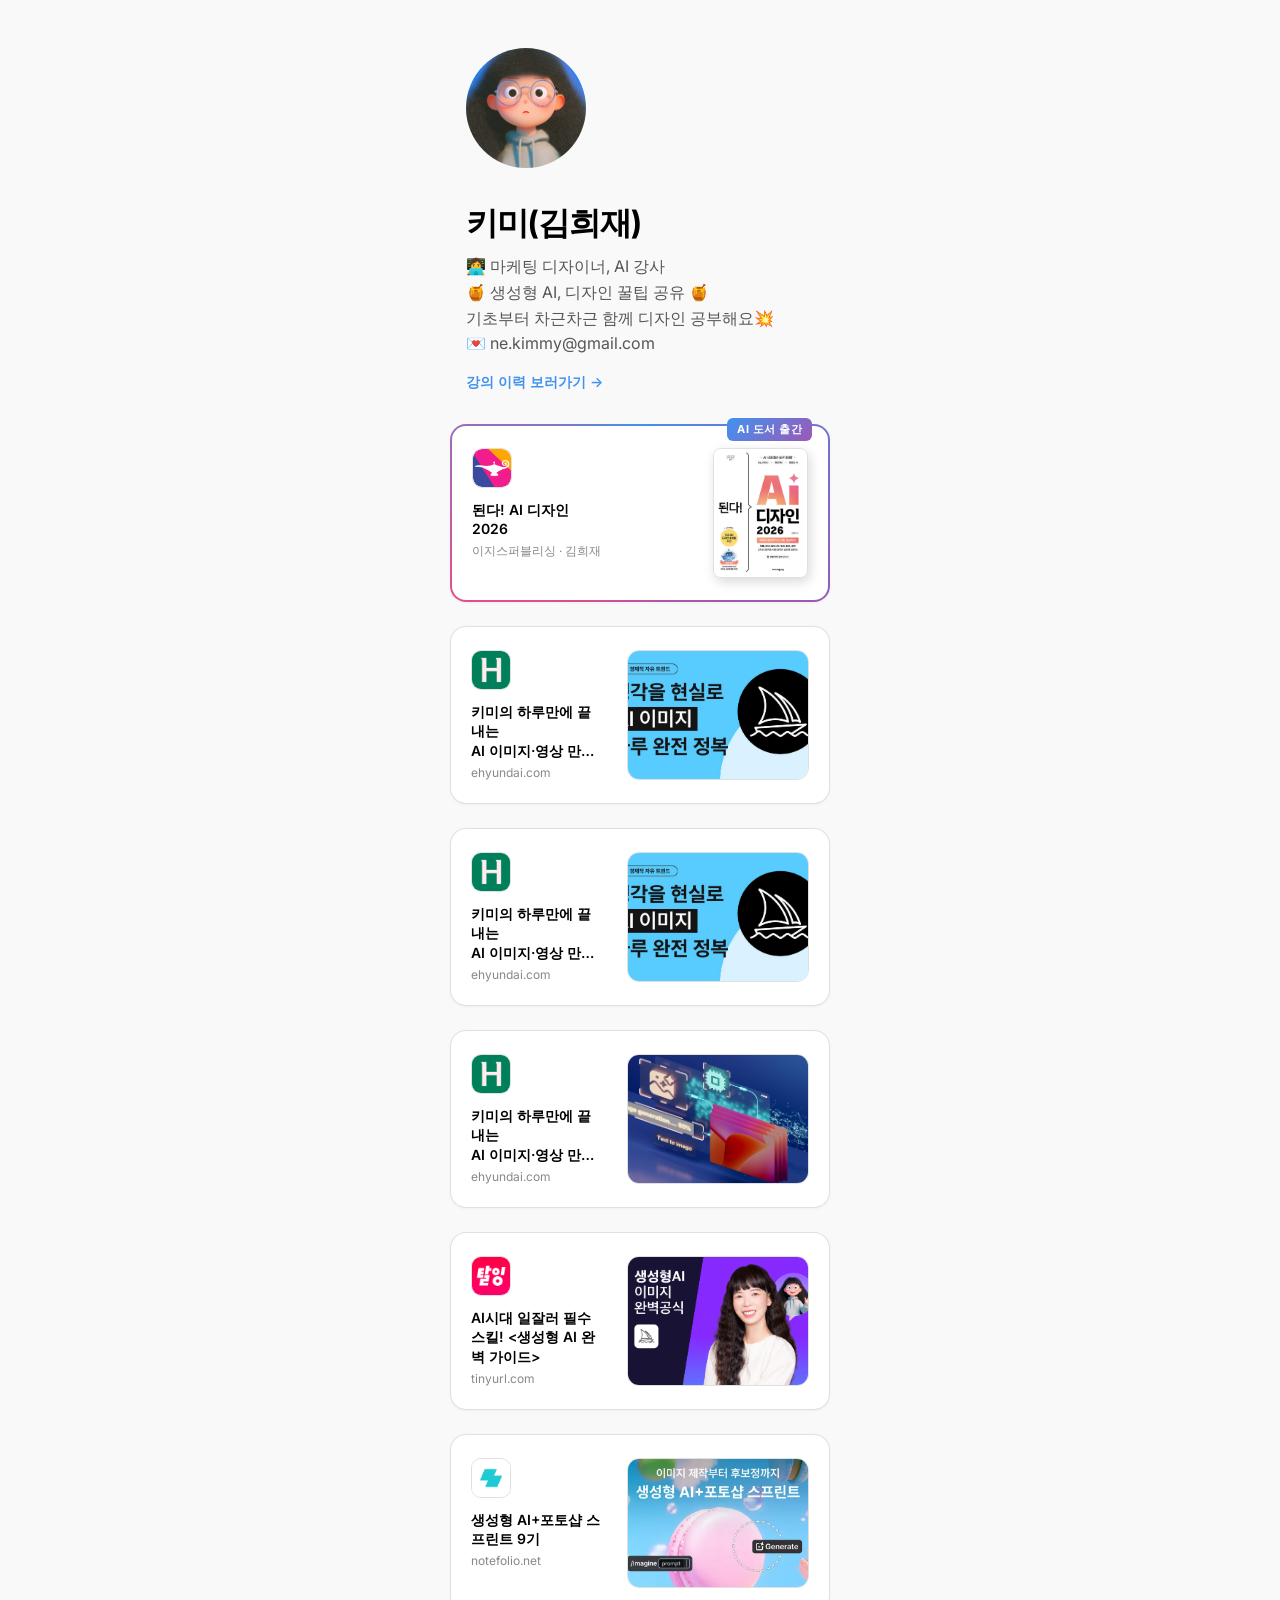
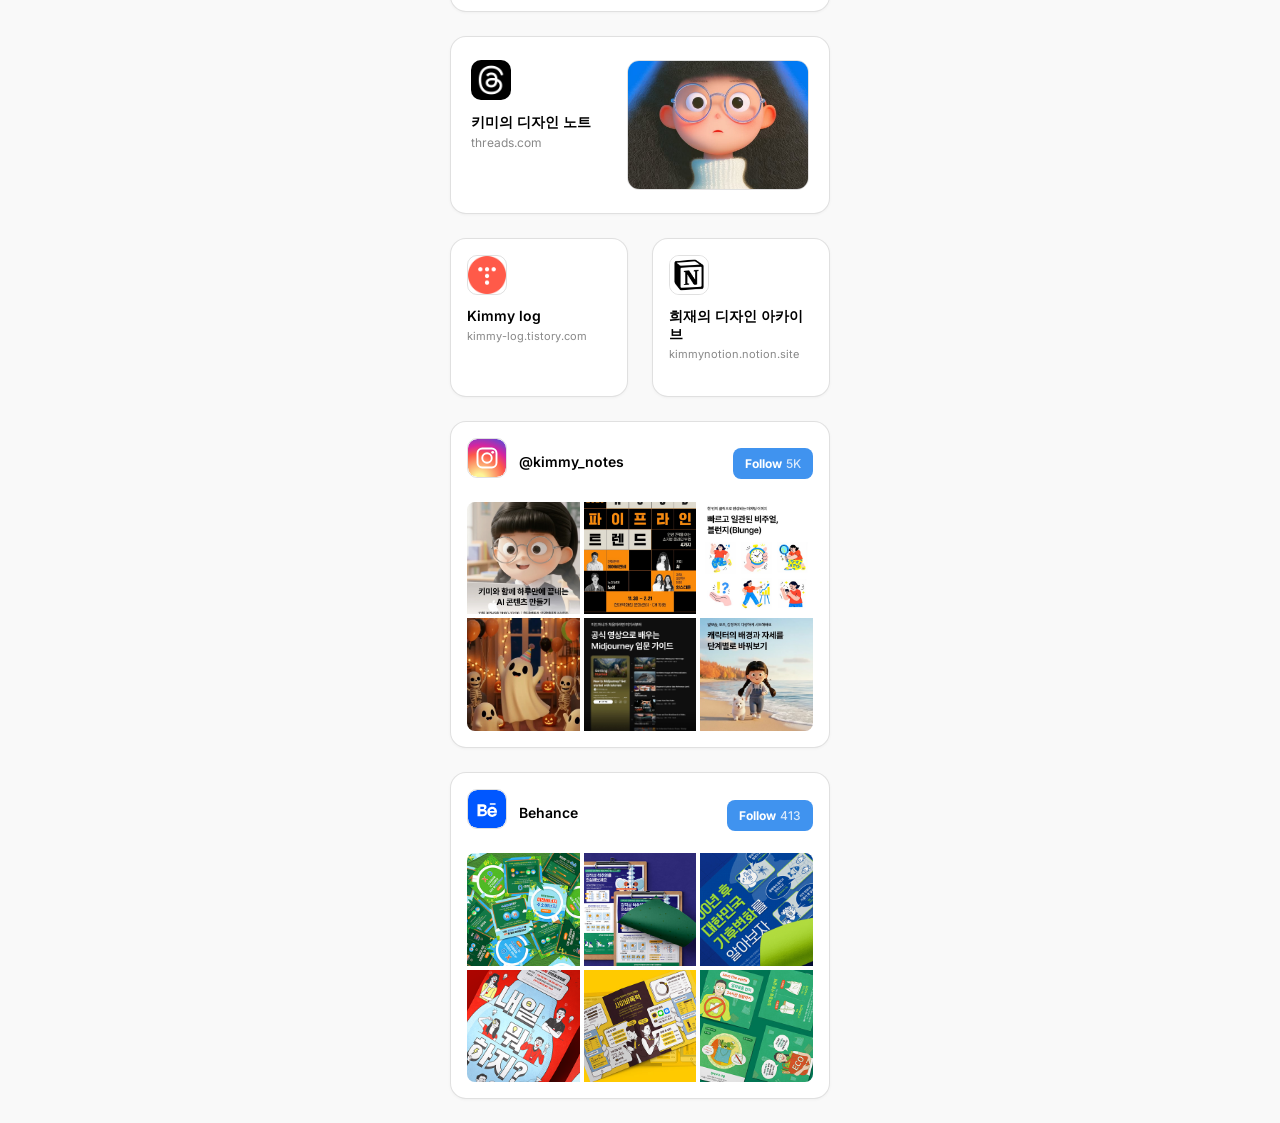
==== index.html @ b00ffe0c "[feat] 현대백화점 AI 강의 카드 3개 추가 - 신촌점 6.13, 7.11, 천호점 7.12 강의 카드 추가 - 강의 페이지에서 가져온 썸네일 이미지 적용" ====
<!doctype html>
<html lang="ko">
    <head>
        <meta charset="UTF-8" />
        <meta name="viewport" content="width=device-width, initial-scale=1.0" />
        <title>키미(김희재)</title>
        <meta
            name="description"
            content="마케팅 디자이너, AI 강사 - 생성형 AI, 디자인 꿀팁 공유"
        />
        <meta property="og:title" content="키미(김희재)" />
        <meta
            property="og:description"
            content="마케팅 디자이너, AI 강사 - 생성형 AI, 디자인 꿀팁 공유"
        />
        <meta property="og:type" content="website" />
        <link rel="icon" type="image/png" href="resources/favicon.png" />
        <link rel="preconnect" href="https://fonts.googleapis.com" />
        <link rel="preconnect" href="https://fonts.gstatic.com" crossorigin />
        <link
            href="https://fonts.googleapis.com/css2?family=Inter:wght@400;500;600;700&display=swap"
            rel="stylesheet"
        />
        <link rel="stylesheet" href="style.css" />
    </head>
    <body>
        <div class="container">
            <!-- 프로필 섹션 -->
            <header class="profile">
                <img
                    class="avatar"
                    src="resources/profile.png"
                    alt="키미 프로필"
                />
                <h1 class="name">키미(김희재)</h1>
                <p class="bio">
                    👩‍💻 마케팅 디자이너, AI 강사<br />
                    🍯 생성형 AI, 디자인 꿀팁 공유 🍯<br />
                    기초부터 차근차근 함께 디자인 공부해요💥<br />
                    💌 ne.kimmy@gmail.com
                </p>
                <a
                    class="profile-link"
                    href="https://kimmynotion.notion.site/2ce16ae2c75d80c392cccf5a0396a19c?source=copy_link"
                    target="_blank"
                    rel="noopener noreferrer"
                >
                    강의 이력 보러가기 →
                </a>
            </header>

            <!-- Bento Grid -->
            <main class="bento-grid">
                <!-- 된다! AI 디자인 2026 -->
                <a
                    href="https://www.aladin.co.kr/shop/wproduct.aspx?ItemId=390636352"
                    class="card card-full card-link card-book"
                    target="_blank"
                    rel="noopener noreferrer"
                >
                    <span class="badge-new">AI 도서 출간</span>
                    <div class="card-left">
                        <div class="card-icon">
                            <img
                                src="resources/icon-aladin.ico"
                                alt="알라딘"
                            />
                        </div>
                        <div class="card-content">
                            <p class="card-title">
                                된다! AI 디자인 2026
                            </p>
                            <p class="card-subtitle">
                                이지스퍼블리싱 · 김희재
                            </p>
                        </div>
                    </div>
                    <div class="card-preview-book">
                        <img
                            src="resources/preview-book.jpg"
                            alt="된다! AI 디자인 2026 표지"
                        />
                    </div>
                </a>

                <!-- 현대백화점 신촌점 6.13 -->
                <a
                    href="https://www.ehyundai.com/newCulture/CT/CT010100_V.do?stCd=270&sqCd=124&crsSqNo=37627&crsCd=37627&proCustNo=P05755000&ctGubn="
                    class="card card-full card-link"
                    target="_blank"
                    rel="noopener noreferrer"
                >
                    <div class="card-left">
                        <div class="card-icon">
                            <img src="resources/icon-hyundai.png" alt="현대백화점" />
                        </div>
                        <div class="card-content">
                            <p class="card-title">
                                키미의 하루만에 끝내는<br />
                                AI 이미지·영상 만들기(신촌점 | 6.13 토)
                            </p>
                            <p class="card-subtitle">ehyundai.com</p>
                        </div>
                    </div>
                    <div class="card-preview">
                        <img
                            src="resources/preview-hyundai-shinchon.jpg"
                            alt="프리뷰"
                        />
                    </div>
                </a>

                <!-- 현대백화점 신촌점 7.11 -->
                <a
                    href="https://www.ehyundai.com/newCulture/CT/CT010100_V.do?stCd=270&sqCd=125&crsSqNo=37628&crsCd=37628&proCustNo=P05755000&ctGubn="
                    class="card card-full card-link"
                    target="_blank"
                    rel="noopener noreferrer"
                >
                    <div class="card-left">
                        <div class="card-icon">
                            <img src="resources/icon-hyundai.png" alt="현대백화점" />
                        </div>
                        <div class="card-content">
                            <p class="card-title">
                                키미의 하루만에 끝내는<br />
                                AI 이미지·영상 만들기(신촌점 | 7.11 토)
                            </p>
                            <p class="card-subtitle">ehyundai.com</p>
                        </div>
                    </div>
                    <div class="card-preview">
                        <img
                            src="resources/preview-hyundai-shinchon.jpg"
                            alt="프리뷰"
                        />
                    </div>
                </a>

                <!-- 현대백화점 천호점 7.12 -->
                <a
                    href="https://www.ehyundai.com/newCulture/CT/CT010100_V.do?stCd=260&sqCd=129&crsSqNo=39971&crsCd=39971&proCustNo=P05755000&ctGubn="
                    class="card card-full card-link"
                    target="_blank"
                    rel="noopener noreferrer"
                >
                    <div class="card-left">
                        <div class="card-icon">
                            <img src="resources/icon-hyundai.png" alt="현대백화점" />
                        </div>
                        <div class="card-content">
                            <p class="card-title">
                                키미의 하루만에 끝내는<br />
                                AI 이미지·영상 만들기(천호점 | 7.12 일)
                            </p>
                            <p class="card-subtitle">ehyundai.com</p>
                        </div>
                    </div>
                    <div class="card-preview">
                        <img
                            src="resources/preview-hyundai-cheonho.jpg"
                            alt="프리뷰"
                        />
                    </div>
                </a>

                <!-- 3. 탈잉 -->
                <a
                    href="https://tinyurl.com/3bjyb6b4"
                    class="card card-full card-link"
                    target="_blank"
                    rel="noopener noreferrer"
                >
                    <div class="card-left">
                        <div class="card-icon">
                            <img src="resources/icon-taling.png" alt="탈잉" />
                        </div>
                        <div class="card-content">
                            <p class="card-title">AI시대 일잘러 필수 스킬! &lt;생성형 AI 완벽 가이드&gt;</p>
                            <p class="card-subtitle">tinyurl.com</p>
                        </div>
                    </div>
                    <div class="card-preview">
                        <img src="resources/preview-taling.png" alt="프리뷰" />
                    </div>
                </a>

                <!-- 4. 노트폴리오 -->
                <a
                    href="https://notefolio.net/service/workshop/115"
                    class="card card-full card-link"
                    target="_blank"
                    rel="noopener noreferrer"
                >
                    <div class="card-left">
                        <div class="card-icon">
                            <img
                                src="resources/icon-notefolio.ico"
                                alt="노트폴리오"
                            />
                        </div>
                        <div class="card-content">
                            <p class="card-title">
                                생성형 AI+포토샵 스프린트 9기
                            </p>
                            <p class="card-subtitle">notefolio.net</p>
                        </div>
                    </div>
                    <div class="card-preview">
                        <img
                            src="resources/preview-notefolio.jpeg"
                            alt="프리뷰"
                        />
                    </div>
                </a>

                <!-- 5. Threads -->
                <a
                    href="https://www.threads.com/@kimmy_notes?hl=ko"
                    class="card card-full card-link"
                    target="_blank"
                    rel="noopener noreferrer"
                >
                    <div class="card-left">
                        <div class="card-icon icon-threads">
                            <img
                                src="resources/icon-threads.png"
                                alt="Threads"
                            />
                        </div>
                        <div class="card-content">
                            <p class="card-title">키미의 디자인 노트</p>
                            <p class="card-subtitle">threads.com</p>
                        </div>
                    </div>
                    <div class="card-preview">
                        <img
                            src="resources/preview-threads.jpeg"
                            alt="프리뷰"
                        />
                    </div>
                </a>

                <!-- 6. Kimmy log (절반) -->
                <a
                    href="https://kimmy-log.tistory.com/"
                    class="card card-half card-simple"
                    target="_blank"
                    rel="noopener noreferrer"
                >
                    <div class="card-icon">
                        <img src="resources/icon-tistory.png" alt="티스토리" />
                    </div>
                    <p class="card-title">Kimmy log</p>
                    <p class="card-subtitle">kimmy-log.tistory.com</p>
                </a>

                <!-- 7. Notion (절반) -->
                <a
                    href="https://kimmynotion.notion.site/92c3a9c4fa5b47deb03865ff6f5f3938"
                    class="card card-half card-simple"
                    target="_blank"
                    rel="noopener noreferrer"
                >
                    <div class="card-icon">
                        <img src="resources/icon-notion.png" alt="Notion" />
                    </div>
                    <p class="card-title">희재의 디자인 아카이브</p>
                    <p class="card-subtitle">kimmynotion.notion.site</p>
                </a>

                <!-- 8. Instagram -->
                <a
                    href="https://instagram.com/kimmy_notes"
                    class="card card-full card-social"
                    target="_blank"
                    rel="noopener noreferrer"
                >
                    <div class="card-header">
                        <div class="card-icon icon-instagram">
                            <svg
                                width="40"
                                height="40"
                                viewBox="0 0 40 40"
                                fill="none"
                                xmlns="http://www.w3.org/2000/svg"
                            >
                                <defs>
                                    <radialGradient
                                        id="instagram-gradient"
                                        cx="30%"
                                        cy="107%"
                                        r="150%"
                                    >
                                        <stop
                                            offset="0%"
                                            stop-color="#fdf497"
                                        />
                                        <stop
                                            offset="10%"
                                            stop-color="#fdf497"
                                        />
                                        <stop
                                            offset="45%"
                                            stop-color="#fd5949"
                                        />
                                        <stop
                                            offset="60%"
                                            stop-color="#d6249f"
                                        />
                                        <stop
                                            offset="90%"
                                            stop-color="#285AEB"
                                        />
                                    </radialGradient>
                                </defs>
                                <rect
                                    width="40"
                                    height="40"
                                    rx="10"
                                    fill="url(#instagram-gradient)"
                                />
                                <rect
                                    x="10"
                                    y="10"
                                    width="20"
                                    height="20"
                                    rx="5"
                                    stroke="white"
                                    stroke-width="2"
                                    fill="none"
                                />
                                <circle
                                    cx="20"
                                    cy="20"
                                    r="5"
                                    stroke="white"
                                    stroke-width="2"
                                    fill="none"
                                />
                                <circle cx="26" cy="14" r="1.5" fill="white" />
                            </svg>
                        </div>
                        <div class="card-info">
                            <p class="card-title">@kimmy_notes</p>
                        </div>
                        <span class="follow-btn"
                            >Follow <span class="follow-count">5K</span></span
                        >
                    </div>
                    <div class="image-grid">
                        <img
                            src="resources/instagram-1.jpeg"
                            alt="Instagram 1"
                        />
                        <img
                            src="resources/instagram-2.jpeg"
                            alt="Instagram 2"
                        />
                        <img
                            src="resources/instagram-3.jpeg"
                            alt="Instagram 3"
                        />
                        <img
                            src="resources/instagram-4.jpeg"
                            alt="Instagram 4"
                        />
                        <img
                            src="resources/instagram-5.jpeg"
                            alt="Instagram 5"
                        />
                        <img
                            src="resources/instagram-6.jpeg"
                            alt="Instagram 6"
                        />
                    </div>
                </a>

                <!-- 9. Behance -->
                <a
                    href="https://behance.net/_kimmy"
                    class="card card-full card-social"
                    target="_blank"
                    rel="noopener noreferrer"
                >
                    <div class="card-header">
                        <div class="card-icon icon-behance">
                            <svg
                                width="40"
                                height="40"
                                viewBox="0 0 40 40"
                                fill="none"
                                xmlns="http://www.w3.org/2000/svg"
                            >
                                <rect
                                    width="40"
                                    height="40"
                                    rx="10"
                                    fill="#0057FF"
                                />
                                <path
                                    d="M10 15h6c2 0 3.5 1 3.5 3 0 1.5-1 2.5-2 2.8 1.5.3 2.5 1.5 2.5 3.2 0 2.5-2 3.5-4.5 3.5H10V15zm5.5 5c1 0 1.5-.5 1.5-1.3 0-.8-.5-1.2-1.5-1.2h-2.5v2.5h2.5zm.5 5.5c1 0 1.8-.5 1.8-1.5s-.8-1.5-1.8-1.5h-3v3h3z"
                                    fill="white"
                                />
                                <path
                                    d="M23 24c.3 1.2 1.2 2 2.5 2 1 0 1.8-.5 2.2-1.2h2.8c-.7 2.2-2.5 3.5-5 3.5-3 0-5.2-2.2-5.2-5.3 0-3 2.2-5.3 5.2-5.3 3.2 0 5 2.5 5 5.5v.8H23zm4.8-2c-.2-1.2-1-2-2.3-2-1.3 0-2.2.8-2.5 2h4.8z"
                                    fill="white"
                                />
                                <path d="M23 14h6v1.5h-6V14z" fill="white" />
                            </svg>
                        </div>
                        <div class="card-info">
                            <p class="card-title">Behance</p>
                        </div>
                        <span class="follow-btn"
                            >Follow <span class="follow-count">413</span></span
                        >
                    </div>
                    <div class="image-grid">
                        <img src="resources/behance-1.jpeg" alt="Behance 1" />
                        <img src="resources/behance-2.jpeg" alt="Behance 2" />
                        <img src="resources/behance-3.png" alt="Behance 3" />
                        <img src="resources/behance-4.png" alt="Behance 4" />
                        <img src="resources/behance-5.jpeg" alt="Behance 5" />
                        <img src="resources/behance-6.jpeg" alt="Behance 6" />
                    </div>
                </a>
            </main>
        </div>
    </body>
</html>
---- style.css ----
/* Reset & Base */
* {
  margin: 0;
  padding: 0;
  box-sizing: border-box;
}

/* Loading Animation */
@keyframes fadeInUp {
  from {
    opacity: 0;
    transform: translateY(20px);
  }
  to {
    opacity: 1;
    transform: translateY(0);
  }
}

html {
  font-family: 'Inter', -apple-system, BlinkMacSystemFont, 'Segoe UI', Roboto, sans-serif;
  -webkit-font-smoothing: antialiased;
  -moz-osx-font-smoothing: grayscale;
}

body {
  background-color: #F9F9F9;
  min-height: 100vh;
}

/* Container */
.container {
  max-width: 428px;
  margin: 0 auto;
  padding: 48px 24px 24px;
}

/* Profile Section */
.profile {
  text-align: left;
  margin-bottom: 32px;
  padding: 0 16px;
  animation: fadeInUp 0.8s cubic-bezier(0.2, 1.18, 0.47, 1) forwards;
}

.avatar {
  width: 120px;
  height: 120px;
  border-radius: 50%;
  object-fit: cover;
  margin-bottom: 32px;
}

.name {
  font-size: 32px;
  font-weight: 700;
  color: #000;
  margin-bottom: 12px;
  letter-spacing: -1px;
  line-height: 1.2;
}

.bio {
  font-size: 16px;
  color: #565656;
  line-height: 1.6;
}

.profile-link {
  display: inline-block;
  margin-top: 16px;
  font-size: 14px;
  font-weight: 600;
  color: #4093EF;
  text-decoration: none;
}

.profile-link:hover {
  text-decoration: underline;
}

/* Bento Grid */
.bento-grid {
  display: grid;
  grid-template-columns: repeat(2, 1fr);
  gap: 24px;
}

/* Card Base */
.card {
  background: #FFFFFF;
  border-radius: 16px;
  border: 1px solid rgba(0, 0, 0, 0.12);
  box-shadow: 0 1px 3px rgba(0, 0, 0, 0.04);
  text-decoration: none;
  color: inherit;
  display: flex;
  flex-direction: column;
  overflow: hidden;
  transition: transform 0.2s ease, box-shadow 0.2s ease;
  opacity: 0;
  animation: fadeInUp 0.6s cubic-bezier(0.2, 1.18, 0.47, 1) forwards;
}

/* Staggered Animation Delays */
.card:nth-child(1) { animation-delay: 0.1s; }
.card:nth-child(2) { animation-delay: 0.15s; }
.card:nth-child(3) { animation-delay: 0.2s; }
.card:nth-child(4) { animation-delay: 0.25s; }
.card:nth-child(5) { animation-delay: 0.3s; }
.card:nth-child(6) { animation-delay: 0.35s; }
.card:nth-child(7) { animation-delay: 0.4s; }
.card:nth-child(8) { animation-delay: 0.45s; }
.card:nth-child(9) { animation-delay: 0.5s; }
.card:nth-child(10) { animation-delay: 0.55s; }

.card:hover {
  transform: translateY(-2px);
  box-shadow: 0 8px 24px rgba(0, 0, 0, 0.12);
}

/* Card Sizes */
.card-full {
  grid-column: span 2;
  min-height: 178px;
}

.card-half {
  grid-column: span 1;
  min-height: 178px;
}

/* Link Card (with preview) */
.card-link {
  flex-direction: row;
  align-items: center;
  justify-content: space-between;
  padding: 20px;
  min-height: 178px;
}

.card-left {
  display: flex;
  flex-direction: column;
  align-items: flex-start;
  gap: 0;
  flex: 1;
  min-width: 0;
  height: 130px;
}

.card-icon {
  width: 40px;
  height: 40px;
  border-radius: 10px;
  overflow: hidden;
  flex-shrink: 0;
  display: flex;
  align-items: center;
  justify-content: center;
  border: 1px solid rgba(0, 0, 0, 0.12);
  margin-bottom: 12px;
}

.card-icon img {
  width: 100%;
  height: 100%;
  object-fit: cover;
}

.card-content {
  flex: 1;
  min-width: 0;
  max-width: 130px;
}

.card-title {
  font-size: 14px;
  font-weight: 600;
  color: #000;
  margin-bottom: 4px;
  word-break: break-word;
  line-height: 1.4;
  display: -webkit-box;
  -webkit-line-clamp: 3;
  -webkit-box-orient: vertical;
  overflow: hidden;
  text-overflow: ellipsis;
}

.card-subtitle {
  font-size: 12px;
  color: #888;
  overflow: hidden;
  text-overflow: ellipsis;
  white-space: nowrap;
  max-width: 100%;
}

.card-preview {
  width: 182px;
  height: 130px;
  border-radius: 12px;
  overflow: hidden;
  flex-shrink: 0;
  margin-left: 16px;
  border: 1px solid rgba(0, 0, 0, 0.12);
}

.card-preview img {
  width: 100%;
  height: 100%;
  object-fit: cover;
}

/* Simple Card (half width) */
.card-simple {
  padding: 16px;
  min-height: 159px;
}

.card-simple .card-icon {
  margin-bottom: 12px;
}

.card-simple .card-title {
  font-size: 14px;
  margin-bottom: 4px;
  white-space: normal;
  line-height: 1.3;
}

.card-simple .card-subtitle {
  font-size: 11px;
  white-space: normal;
  word-break: break-all;
}

/* Social Card (Instagram, Behance) */
.card-social {
  padding: 16px;
}

.card-header {
  display: flex;
  align-items: center;
  gap: 12px;
  margin-bottom: 12px;
}

.card-info {
  flex: 1;
}

.card-social .card-title {
  font-size: 14px;
  font-weight: 600;
}

.follow-btn {
  background-color: #4093EF;
  color: white;
  font-size: 12px;
  font-weight: 700;
  padding: 8px 12px;
  border-radius: 8px;
  border: none;
  cursor: pointer;
  display: inline-flex;
  align-items: center;
  gap: 4px;
}

.follow-count {
  font-weight: 500;
  opacity: 0.8;
}

/* Image Grid */
.image-grid {
  display: grid;
  grid-template-columns: repeat(3, 1fr);
  gap: 4px;
  border-radius: 8px;
  overflow: hidden;
}

.image-grid img {
  width: 100%;
  aspect-ratio: 1;
  object-fit: cover;
}

/* Book Card - Animated Gradient Border & Badge */
@property --border-angle {
  syntax: '<angle>';
  initial-value: 0deg;
  inherits: false;
}

.card-book {
  position: relative;
  overflow: visible;
  border: 2px solid transparent;
  background-image: linear-gradient(#fff, #fff), conic-gradient(from var(--border-angle), #4093EF, #9B59B6, #E74C8A, #4093EF);
  background-origin: border-box;
  background-clip: padding-box, border-box;
  animation: fadeInUp 0.6s cubic-bezier(0.2, 1.18, 0.47, 1) forwards, rotate-border 3s linear infinite;
}

@keyframes rotate-border {
  to {
    --border-angle: 360deg;
  }
}

.badge-new {
  position: absolute;
  top: -8px;
  right: 16px;
  background: linear-gradient(135deg, #4093EF, #9B59B6);
  color: #fff;
  font-size: 11px;
  font-weight: 700;
  padding: 4px 10px;
  border-radius: 6px;
  letter-spacing: 0.5px;
}

/* Book Card Preview */
.card-link .card-preview-book {
  width: 95px;
  height: 130px;
  border-radius: 8px;
  overflow: hidden;
  flex-shrink: 0;
  margin-left: 16px;
  border: 1px solid rgba(0, 0, 0, 0.12);
  box-shadow: 2px 4px 12px rgba(0, 0, 0, 0.15);
}

.card-preview-book img {
  width: 100%;
  height: 100%;
  object-fit: cover;
}

/* Section Divider */
.section-divider {
  grid-column: span 2;
  display: flex;
  align-items: center;
  gap: 12px;
  margin: 8px 0;
}

.section-divider::before,
.section-divider::after {
  content: '';
  flex: 1;
  height: 1px;
  background-color: rgba(0, 0, 0, 0.12);
}

.section-divider span {
  font-size: 12px;
  font-weight: 500;
  color: #888;
  white-space: nowrap;
}

/* Text Card (현대백화점) - 이미지 없는 카드 */
.card-text {
  flex-direction: row;
  align-items: center;
  padding: 16px 20px;
  gap: 12px;
  min-height: 77px;
  height: 77px;
}

.card-text .card-icon {
  margin-bottom: 0;
}

.card-text .card-title {
  flex: 1;
  white-space: normal;
  line-height: 1.4;
}

/* Icon Specific Styles */
.icon-threads {
  background-color: #000;
  border-radius: 10px;
}

.icon-threads img {
  width: 100%;
  height: 100%;
}

.icon-tistory svg {
  display: block;
}

.icon-instagram svg,
.icon-behance svg {
  display: block;
}

/* Responsive */
@media (max-width: 428px) {
  .container {
    max-width: 100%;
    padding: 48px 24px 24px;
  }
}

@media (min-width: 768px) {
  .container {
    max-width: 428px;
  }
}
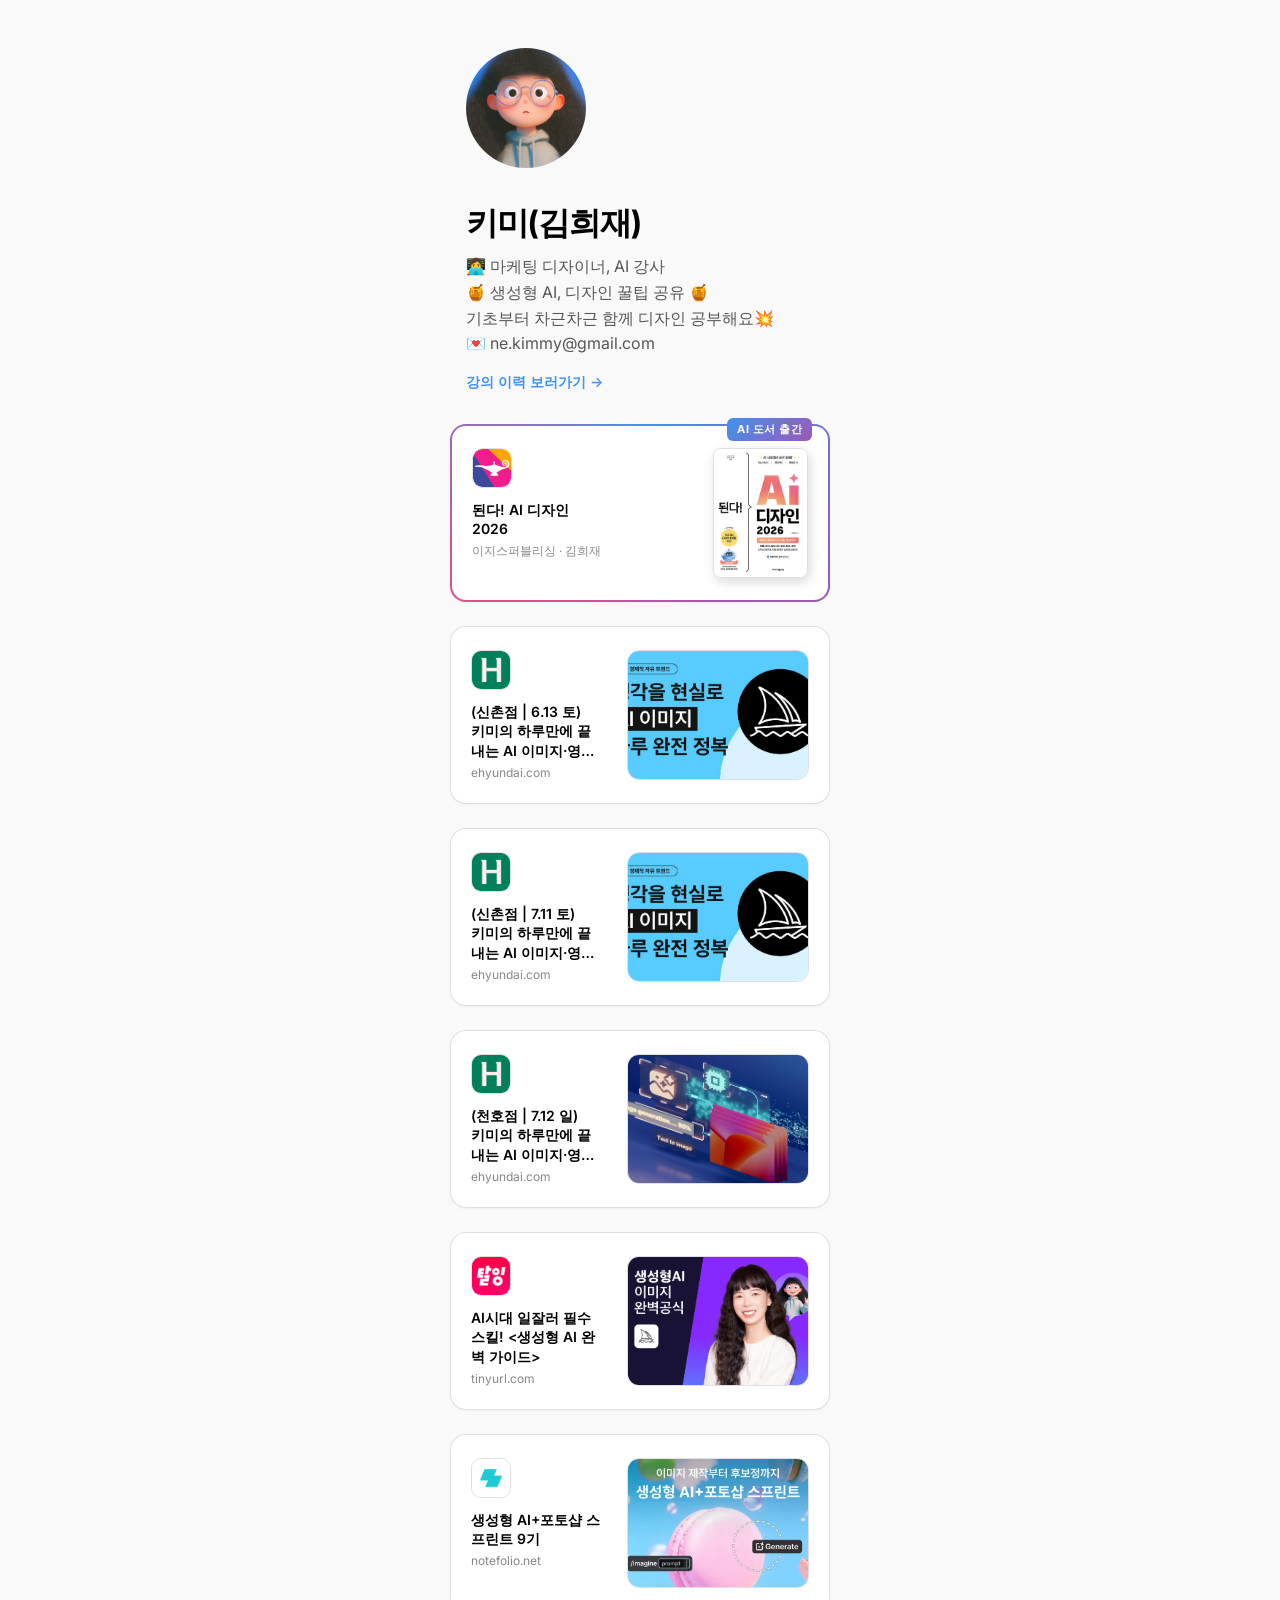
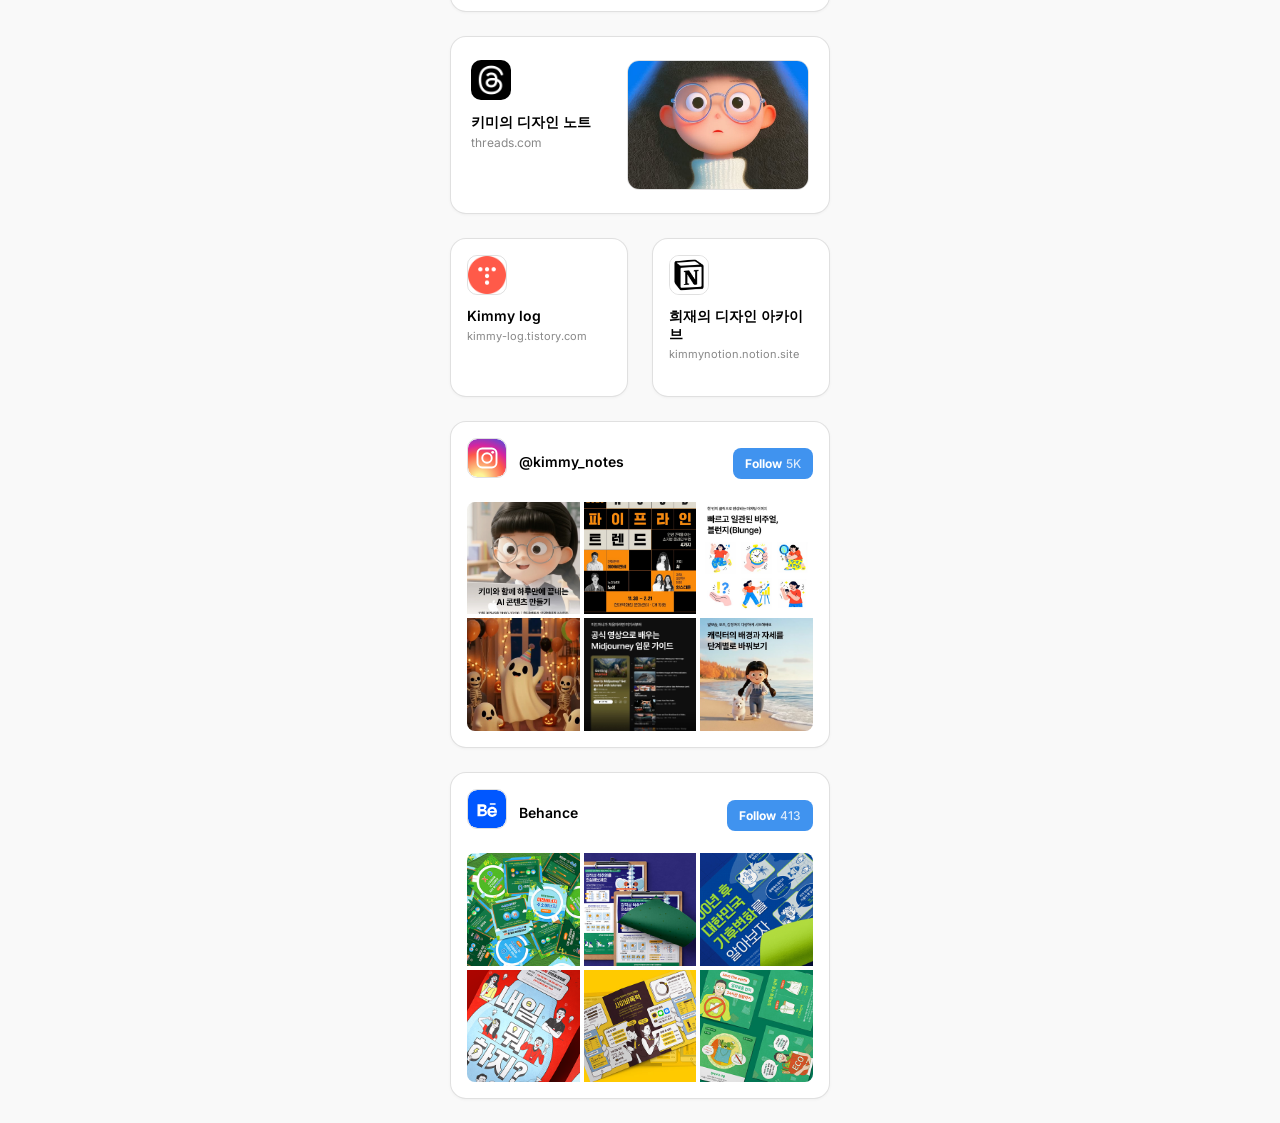
==== commit 53eb2499: "[fix] 현대백화점 강의 카드 제목 순서 변경 - 장소·날짜를 첫 줄에 표기하도록 수정" ====
--- a/index.html
+++ b/index.html
@@ -96,8 +96,8 @@
                         </div>
                         <div class="card-content">
                             <p class="card-title">
-                                키미의 하루만에 끝내는<br />
-                                AI 이미지·영상 만들기(신촌점 | 6.13 토)
+                                (신촌점 | 6.13 토)<br />
+                                키미의 하루만에 끝내는 AI 이미지·영상 만들기
                             </p>
                             <p class="card-subtitle">ehyundai.com</p>
                         </div>
@@ -123,8 +123,8 @@
                         </div>
                         <div class="card-content">
                             <p class="card-title">
-                                키미의 하루만에 끝내는<br />
-                                AI 이미지·영상 만들기(신촌점 | 7.11 토)
+                                (신촌점 | 7.11 토)<br />
+                                키미의 하루만에 끝내는 AI 이미지·영상 만들기
                             </p>
                             <p class="card-subtitle">ehyundai.com</p>
                         </div>
@@ -150,8 +150,8 @@
                         </div>
                         <div class="card-content">
                             <p class="card-title">
-                                키미의 하루만에 끝내는<br />
-                                AI 이미지·영상 만들기(천호점 | 7.12 일)
+                                (천호점 | 7.12 일)<br />
+                                키미의 하루만에 끝내는 AI 이미지·영상 만들기
                             </p>
                             <p class="card-subtitle">ehyundai.com</p>
                         </div>
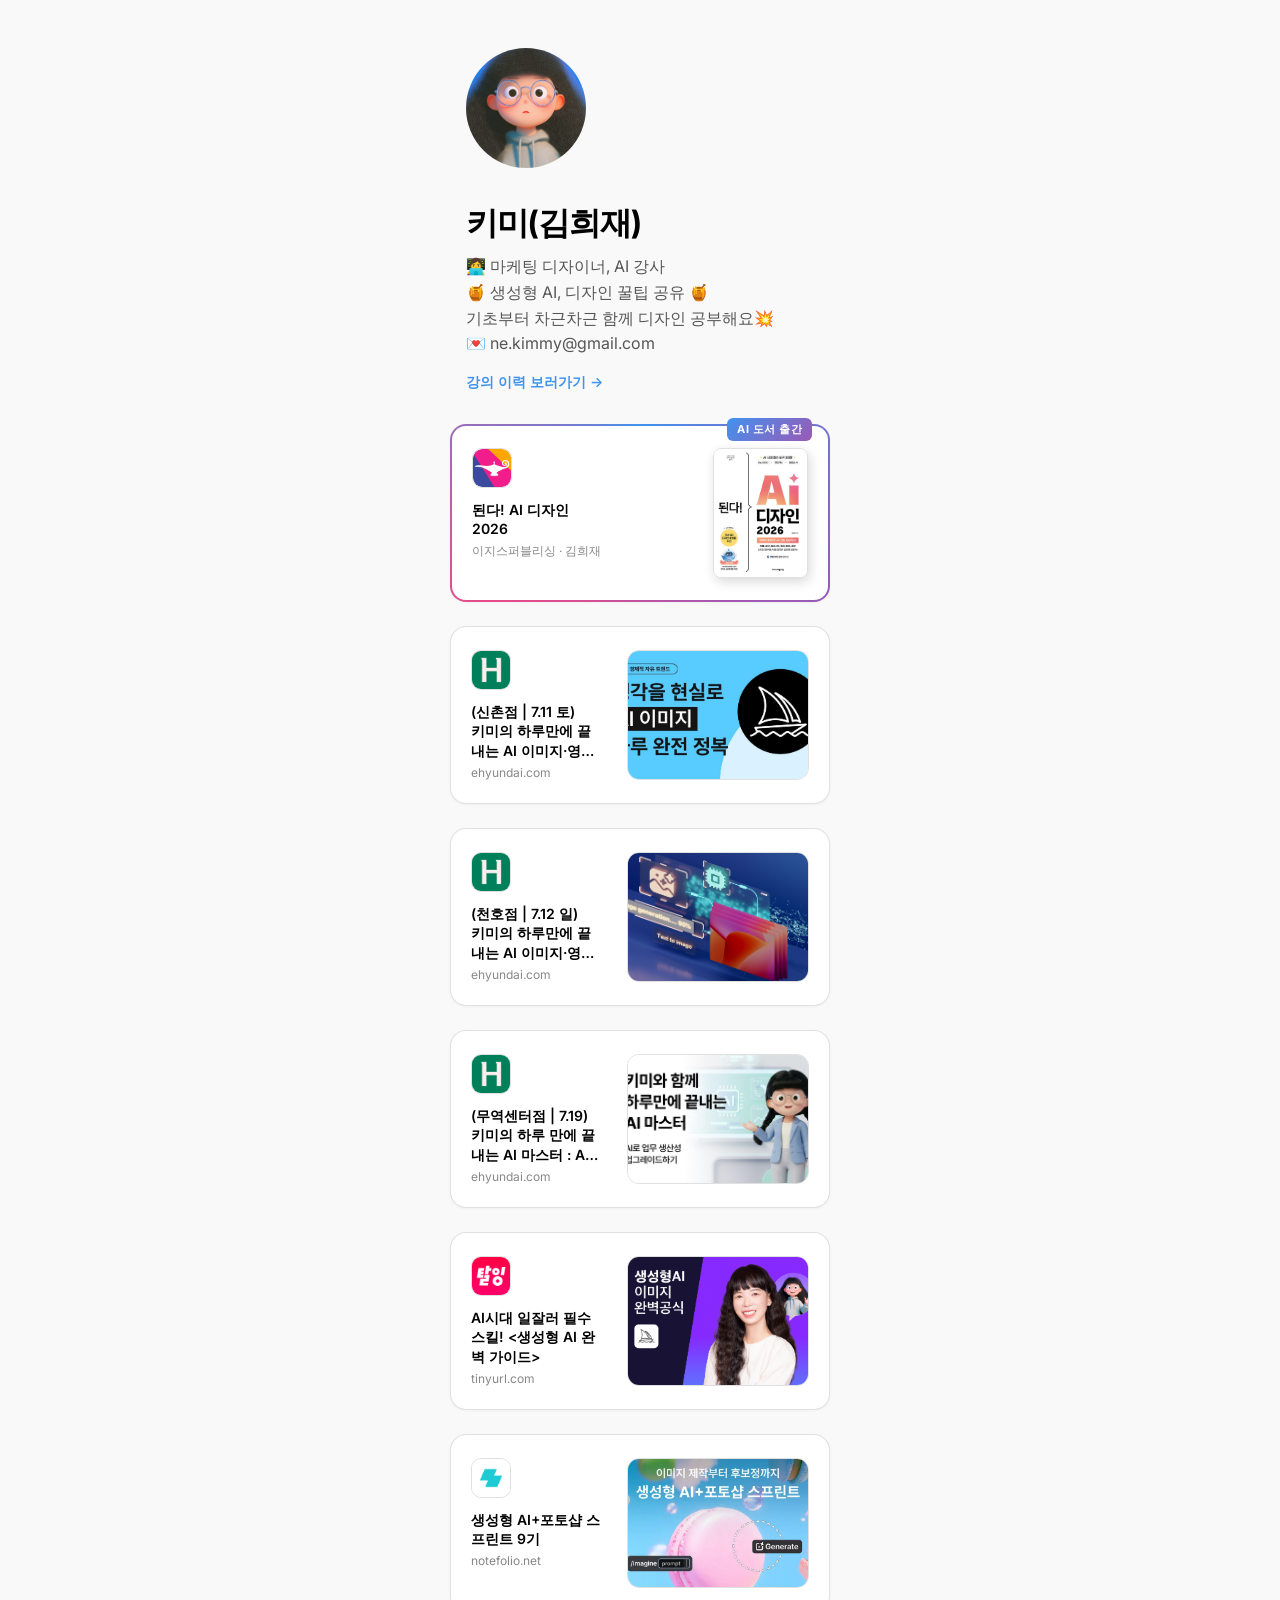
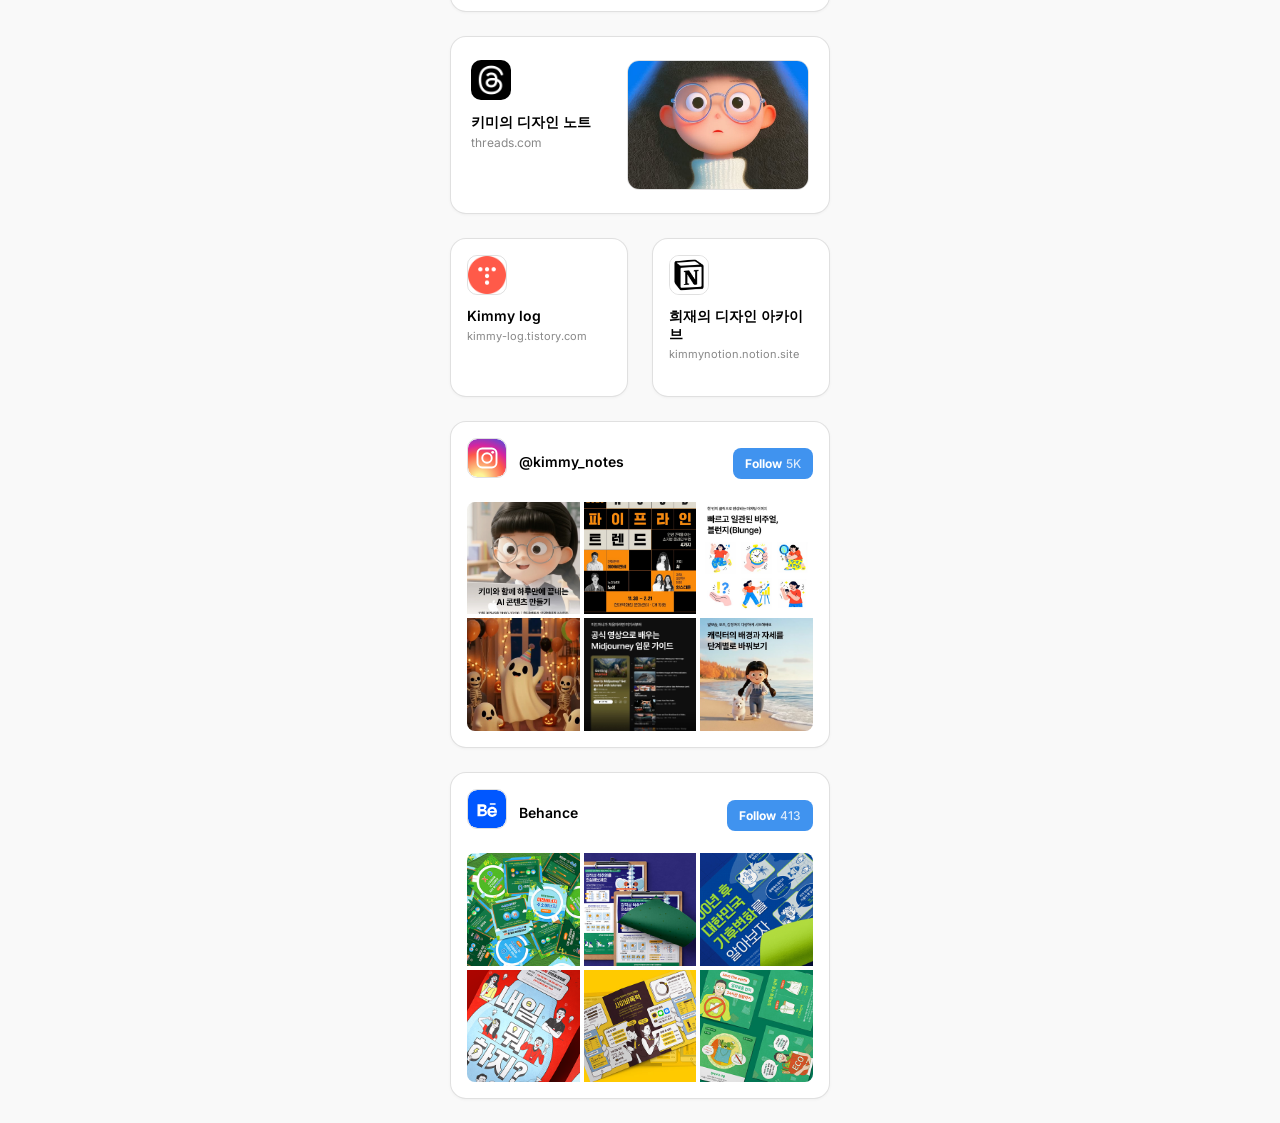
==== commit cf1a7b06: "[feat] 현대백화점 강의 카드 정리 - 신촌점 6.13 강의 카드 삭제 - 무역센터점 7.19 AI 마스터 강의 카드 추가" ====
--- a/index.html
+++ b/index.html
@@ -83,33 +83,6 @@
                     </div>
                 </a>
 
-                <!-- 현대백화점 신촌점 6.13 -->
-                <a
-                    href="https://www.ehyundai.com/newCulture/CT/CT010100_V.do?stCd=270&sqCd=124&crsSqNo=37627&crsCd=37627&proCustNo=P05755000&ctGubn="
-                    class="card card-full card-link"
-                    target="_blank"
-                    rel="noopener noreferrer"
-                >
-                    <div class="card-left">
-                        <div class="card-icon">
-                            <img src="resources/icon-hyundai.png" alt="현대백화점" />
-                        </div>
-                        <div class="card-content">
-                            <p class="card-title">
-                                (신촌점 | 6.13 토)<br />
-                                키미의 하루만에 끝내는 AI 이미지·영상 만들기
-                            </p>
-                            <p class="card-subtitle">ehyundai.com</p>
-                        </div>
-                    </div>
-                    <div class="card-preview">
-                        <img
-                            src="resources/preview-hyundai-shinchon.jpg"
-                            alt="프리뷰"
-                        />
-                    </div>
-                </a>
-
                 <!-- 현대백화점 신촌점 7.11 -->
                 <a
                     href="https://www.ehyundai.com/newCulture/CT/CT010100_V.do?stCd=270&sqCd=125&crsSqNo=37628&crsCd=37628&proCustNo=P05755000&ctGubn="
@@ -159,6 +132,33 @@
                     <div class="card-preview">
                         <img
                             src="resources/preview-hyundai-cheonho.jpg"
+                            alt="프리뷰"
+                        />
+                    </div>
+                </a>
+
+                <!-- 현대백화점 AI 마스터 7.19 -->
+                <a
+                    href="https://www.ehyundai.com/newCulture/CT/CT010100_V.do?stCd=220&sqCd=165&crsSqNo=40674&crsCd=40674&proCustNo=P05755000&ctGubn="
+                    class="card card-full card-link"
+                    target="_blank"
+                    rel="noopener noreferrer"
+                >
+                    <div class="card-left">
+                        <div class="card-icon">
+                            <img src="resources/icon-hyundai.png" alt="현대백화점" />
+                        </div>
+                        <div class="card-content">
+                            <p class="card-title">
+                                (무역센터점 | 7.19)<br />
+                                키미의 하루 만에 끝내는 AI 마스터 : AI로 업무 생산성 업그레이드하기
+                            </p>
+                            <p class="card-subtitle">ehyundai.com</p>
+                        </div>
+                    </div>
+                    <div class="card-preview">
+                        <img
+                            src="resources/preview-hyundai-master.jpg"
                             alt="프리뷰"
                         />
                     </div>
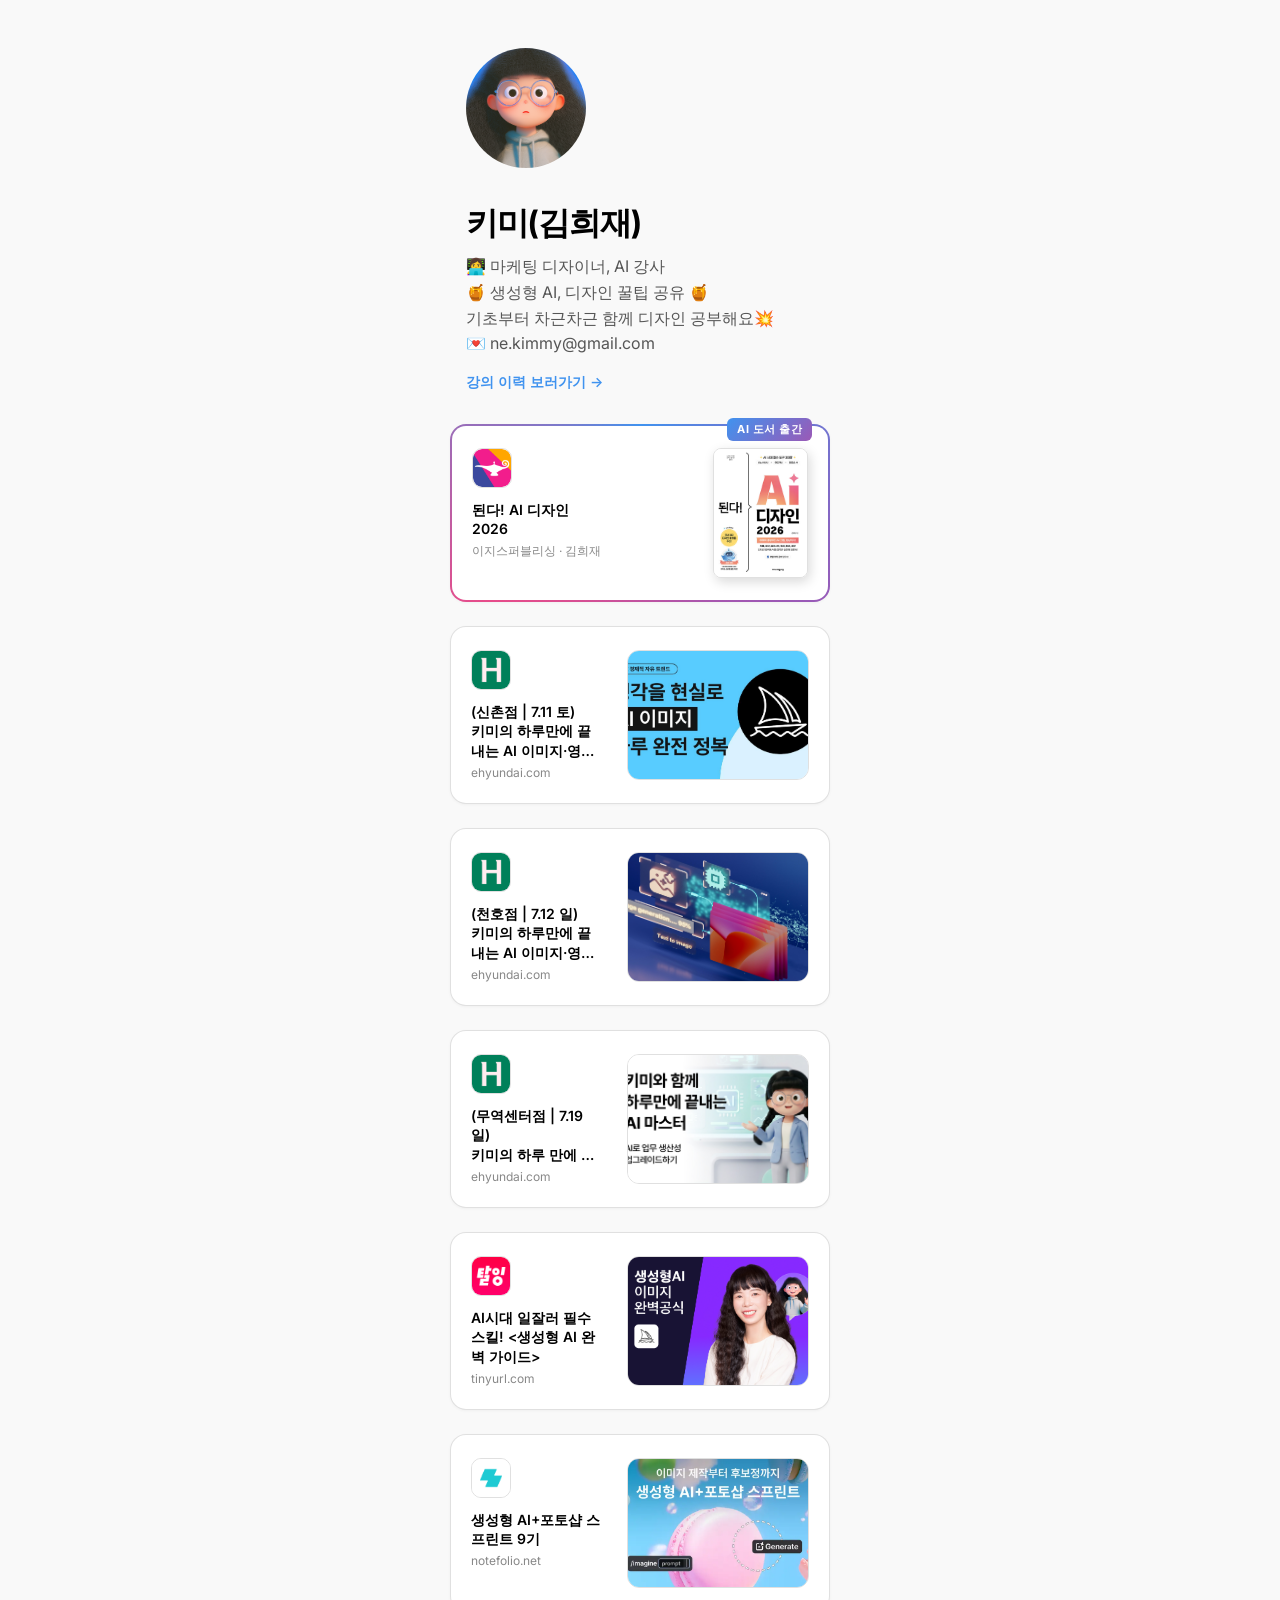
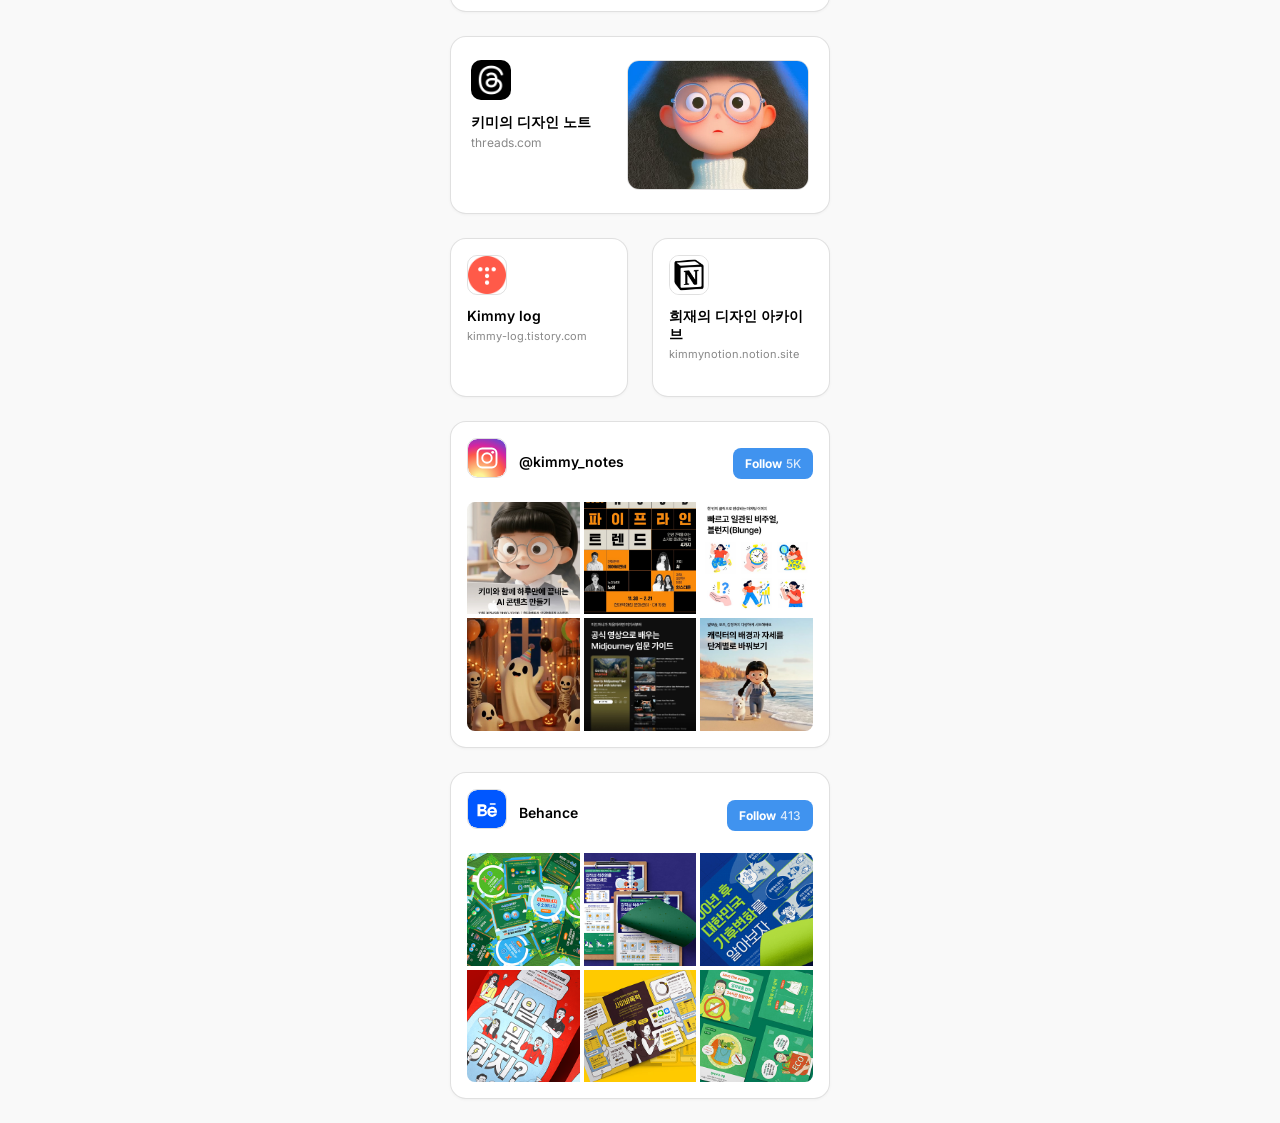
==== commit 2c317464: "[fix] 무역센터점 7.19 강의 카드 요일 추가 - 제목에 요일(일) 표기 추가" ====
--- a/index.html
+++ b/index.html
@@ -150,7 +150,7 @@
                         </div>
                         <div class="card-content">
                             <p class="card-title">
-                                (무역센터점 | 7.19)<br />
+                                (무역센터점 | 7.19 일)<br />
                                 키미의 하루 만에 끝내는 AI 마스터 : AI로 업무 생산성 업그레이드하기
                             </p>
                             <p class="card-subtitle">ehyundai.com</p>
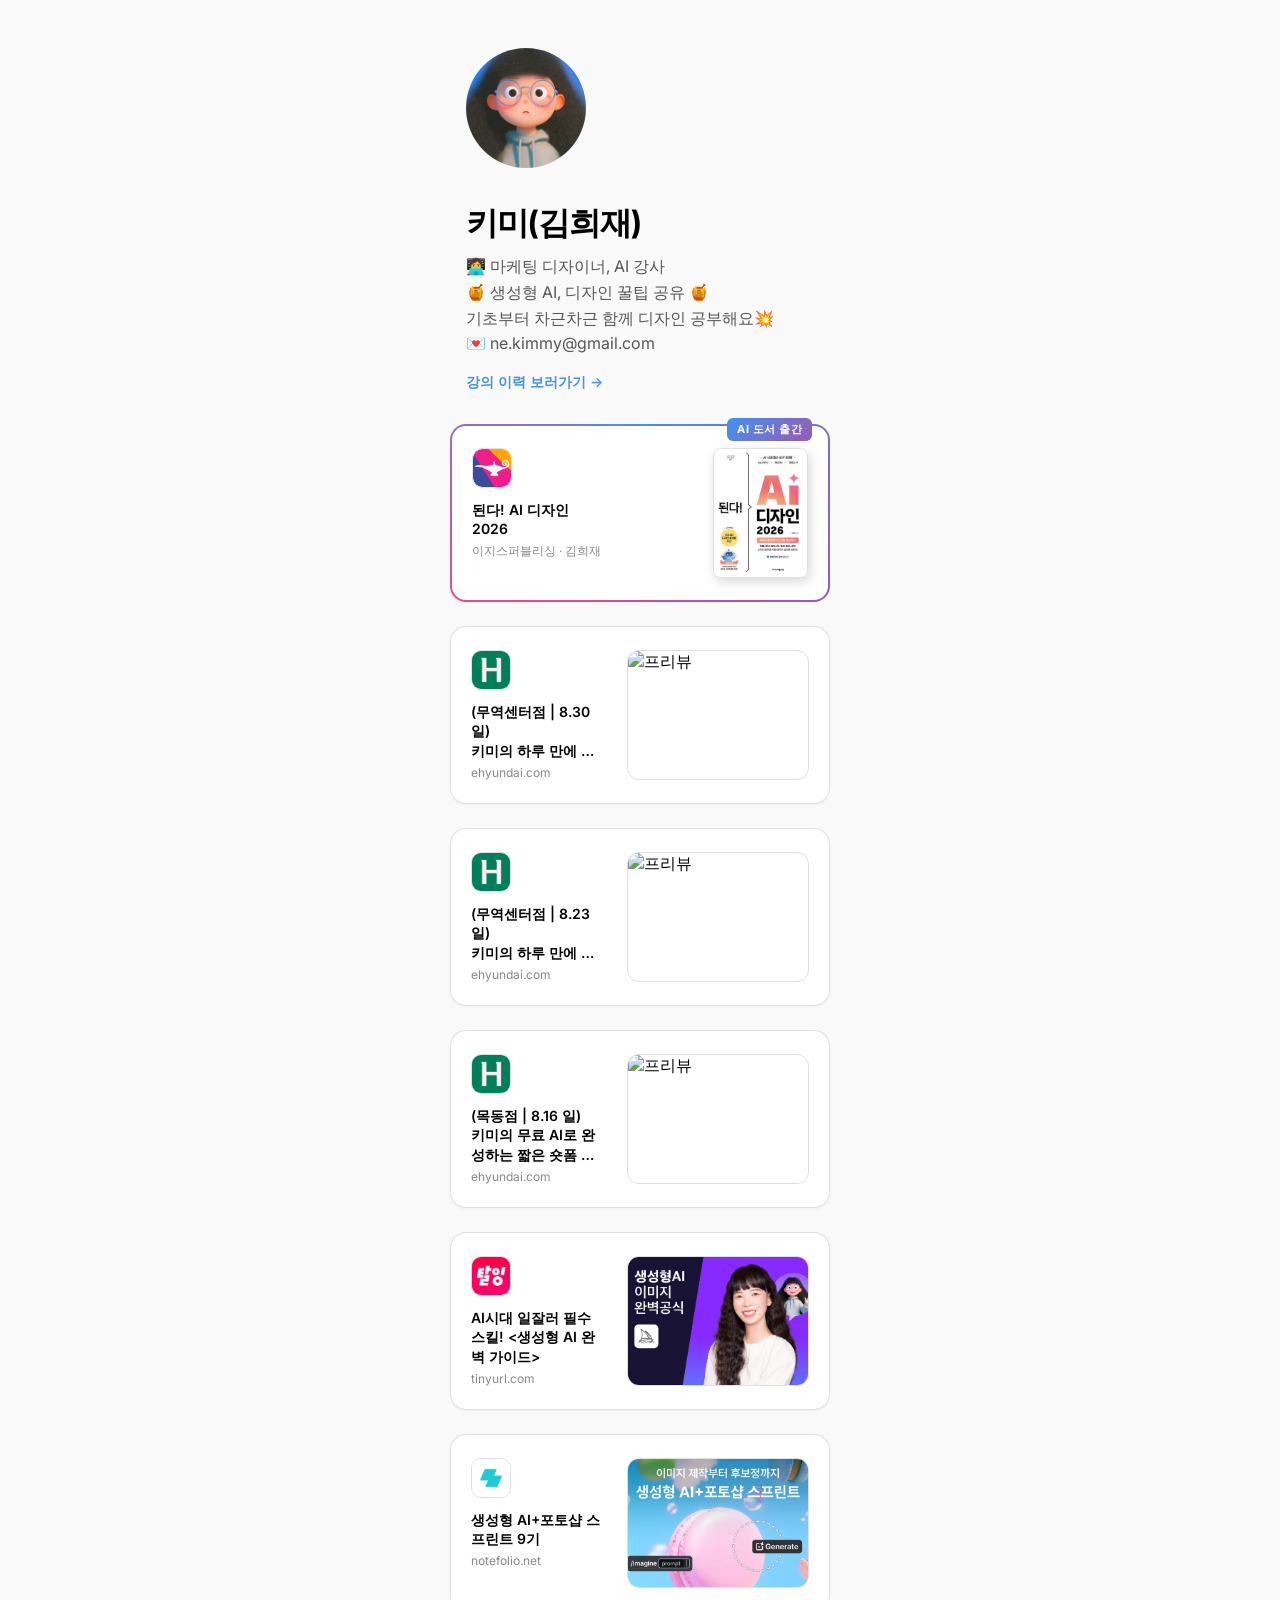
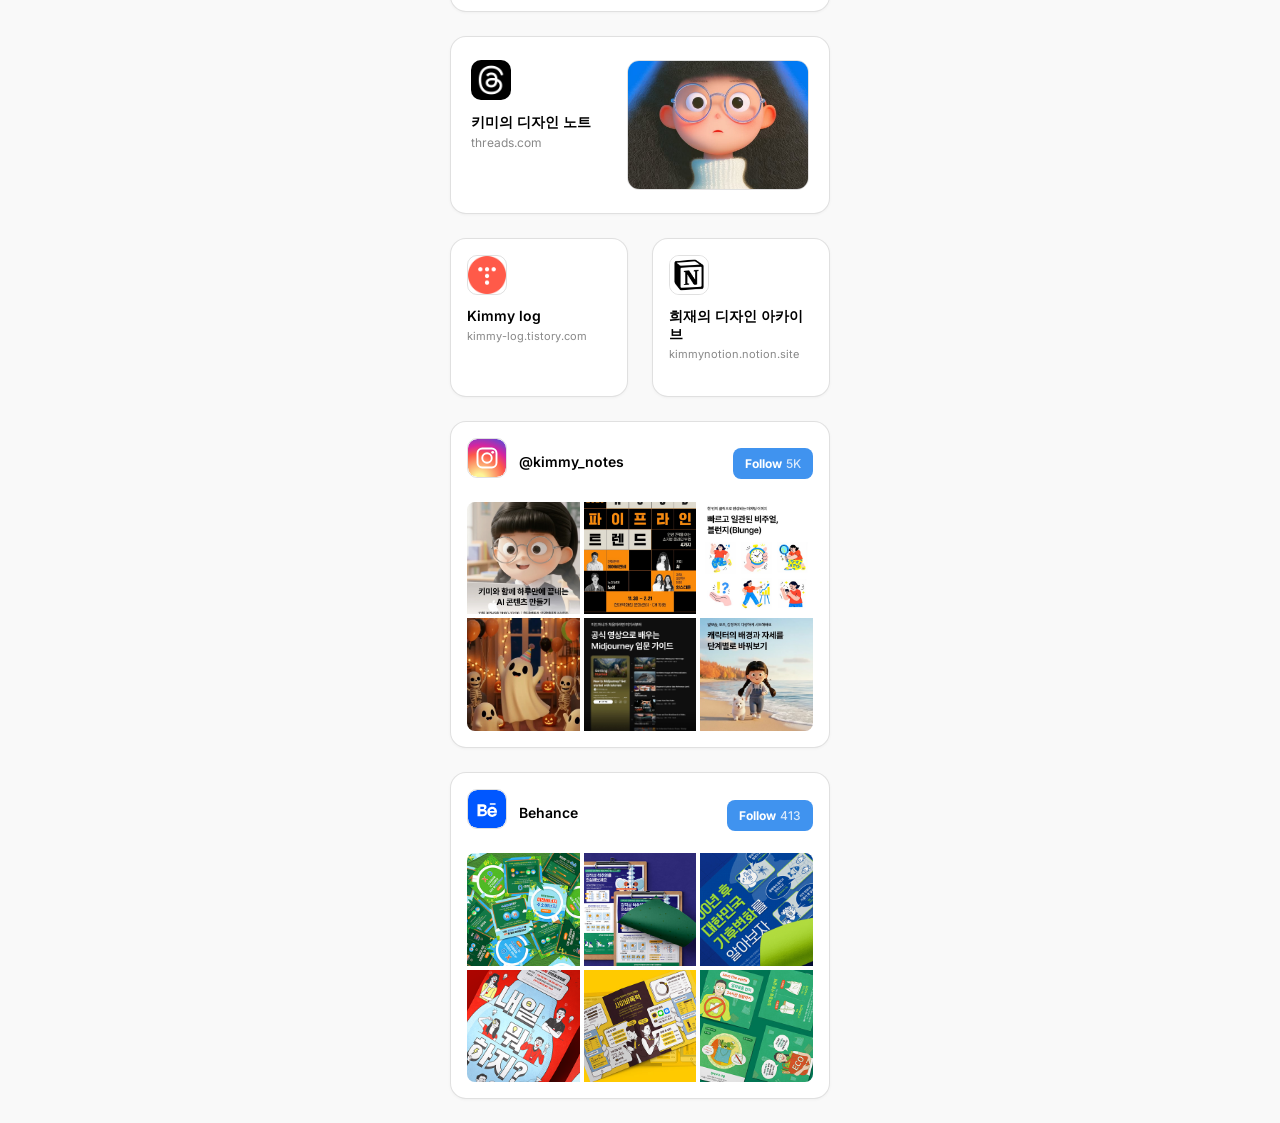
==== commit 7f48dd9e: "Update lecture history link to career2" ====
--- a/index.html
+++ b/index.html
@@ -41,7 +41,7 @@
                 </p>
                 <a
                     class="profile-link"
-                    href="https://kimmynotion.notion.site/2ce16ae2c75d80c392cccf5a0396a19c?source=copy_link"
+                    href="https://kimmygit.github.io/career2/"
                     target="_blank"
                     rel="noopener noreferrer"
                 >
@@ -83,9 +83,10 @@
                     </div>
                 </a>
 
-                <!-- 현대백화점 신촌점 7.11 -->
-                <a
-                    href="https://www.ehyundai.com/newCulture/CT/CT010100_V.do?stCd=270&sqCd=125&crsSqNo=37628&crsCd=37628&proCustNo=P05755000&ctGubn="
+
+                <!-- 현대백화점 무역센터점 8.30 -->
+                <a
+                    href="https://www.ehyundai.com/newCulture/CT/CT010100_V.do?stCd=220&sqCd=166&crsSqNo=40677&crsCd=40676&proCustNo=P05755000&ctGubn="
                     class="card card-full card-link"
                     target="_blank"
                     rel="noopener noreferrer"
@@ -96,23 +97,23 @@
                         </div>
                         <div class="card-content">
                             <p class="card-title">
-                                (신촌점 | 7.11 토)<br />
-                                키미의 하루만에 끝내는 AI 이미지·영상 만들기
+                                (무역센터점 | 8.30 일)<br />
+                                키미의 하루 만에 끝내는 AI 마스터 : 무료 생성형 AI로 나만의 AI 음악 만들기
                             </p>
                             <p class="card-subtitle">ehyundai.com</p>
                         </div>
                     </div>
                     <div class="card-preview">
                         <img
-                            src="resources/preview-hyundai-shinchon.jpg"
+                            src="resources/preview-hyundai-830.png"
                             alt="프리뷰"
                         />
                     </div>
                 </a>
 
-                <!-- 현대백화점 천호점 7.12 -->
-                <a
-                    href="https://www.ehyundai.com/newCulture/CT/CT010100_V.do?stCd=260&sqCd=129&crsSqNo=39971&crsCd=39971&proCustNo=P05755000&ctGubn="
+                <!-- 현대백화점 무역센터점 8.23 -->
+                <a
+                    href="https://www.ehyundai.com/newCulture/CT/CT010100_V.do?stCd=220&sqCd=166&crsSqNo=40676&crsCd=40676&proCustNo=P05755000&ctGubn="
                     class="card card-full card-link"
                     target="_blank"
                     rel="noopener noreferrer"
@@ -123,23 +124,23 @@
                         </div>
                         <div class="card-content">
                             <p class="card-title">
-                                (천호점 | 7.12 일)<br />
-                                키미의 하루만에 끝내는 AI 이미지·영상 만들기
+                                (무역센터점 | 8.23 일)<br />
+                                키미의 하루 만에 끝내는 AI 마스터 : 무료 생성형 AI로 이미지와 영상 만들기
                             </p>
                             <p class="card-subtitle">ehyundai.com</p>
                         </div>
                     </div>
                     <div class="card-preview">
                         <img
-                            src="resources/preview-hyundai-cheonho.jpg"
+                            src="resources/preview-hyundai-823.png"
                             alt="프리뷰"
                         />
                     </div>
                 </a>
 
-                <!-- 현대백화점 AI 마스터 7.19 -->
-                <a
-                    href="https://www.ehyundai.com/newCulture/CT/CT010100_V.do?stCd=220&sqCd=165&crsSqNo=40674&crsCd=40674&proCustNo=P05755000&ctGubn="
+                <!-- 현대백화점 목동점 8.16 -->
+                <a
+                    href="https://www.ehyundai.com/newCulture/CT/CT010100_V.do?stCd=420&sqCd=110&crsSqNo=43977&crsCd=43977&proCustNo=P05755000&ctGubn="
                     class="card card-full card-link"
                     target="_blank"
                     rel="noopener noreferrer"
@@ -150,15 +151,15 @@
                         </div>
                         <div class="card-content">
                             <p class="card-title">
-                                (무역센터점 | 7.19 일)<br />
-                                키미의 하루 만에 끝내는 AI 마스터 : AI로 업무 생산성 업그레이드하기
+                                (목동점 | 8.16 일)<br />
+                                키미의 무료 AI로 완성하는 짧은 숏폼 콘텐츠 제작
                             </p>
                             <p class="card-subtitle">ehyundai.com</p>
                         </div>
                     </div>
                     <div class="card-preview">
                         <img
-                            src="resources/preview-hyundai-master.jpg"
+                            src="resources/preview-hyundai-shortform.png"
                             alt="프리뷰"
                         />
                     </div>
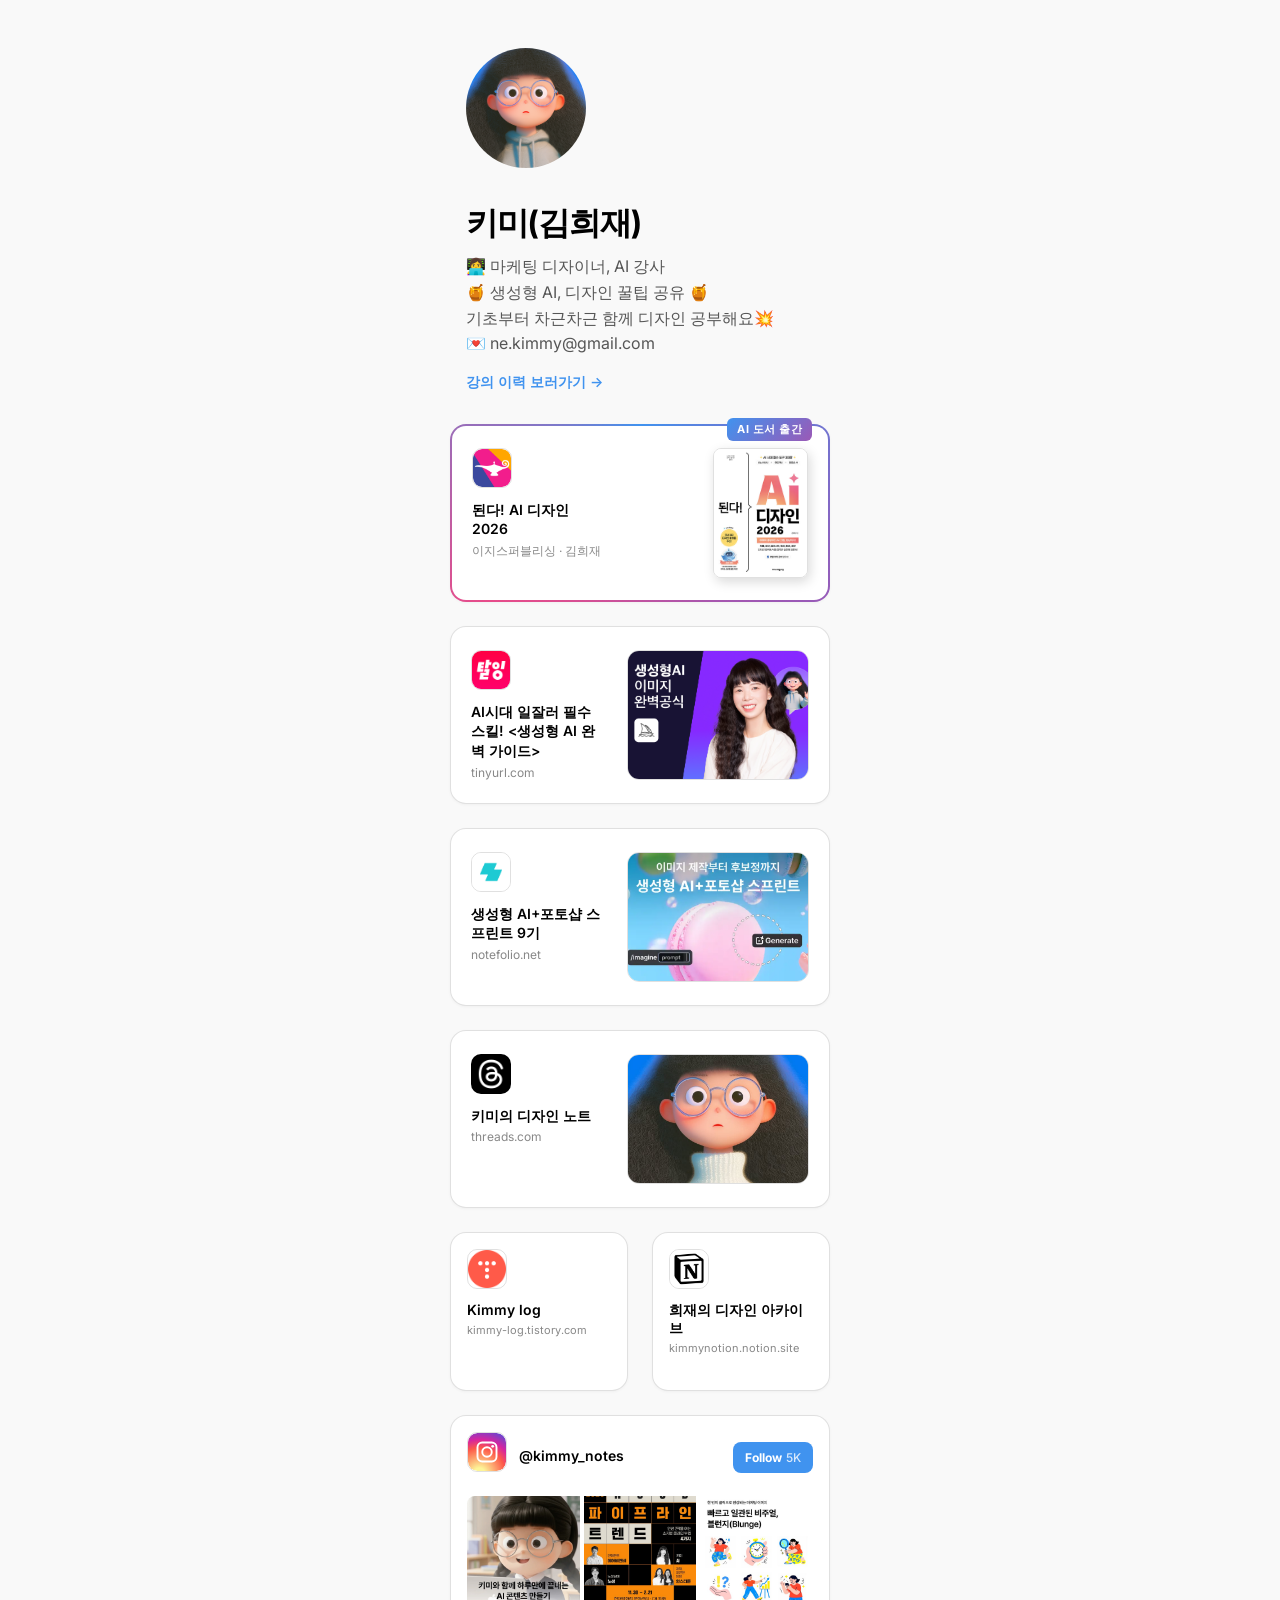
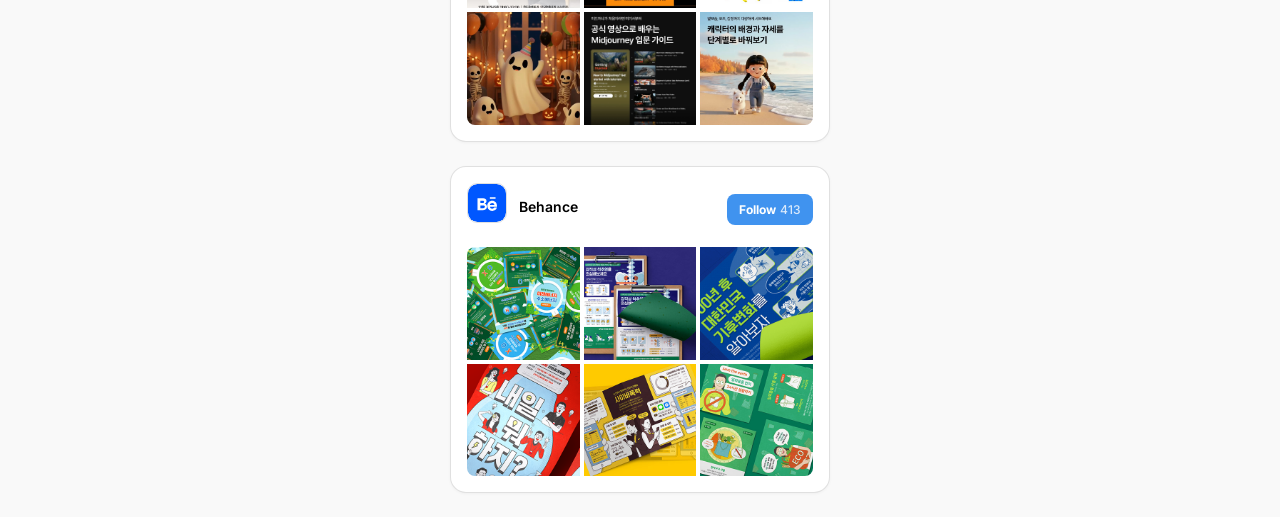
==== commit 77ec895b: "remove: 현대백화점 강의 링크 카드 삭제" ====
--- a/index.html
+++ b/index.html
@@ -84,86 +84,6 @@
                 </a>
 
 
-                <!-- 현대백화점 무역센터점 8.30 -->
-                <a
-                    href="https://www.ehyundai.com/newCulture/CT/CT010100_V.do?stCd=220&sqCd=166&crsSqNo=40677&crsCd=40676&proCustNo=P05755000&ctGubn="
-                    class="card card-full card-link"
-                    target="_blank"
-                    rel="noopener noreferrer"
-                >
-                    <div class="card-left">
-                        <div class="card-icon">
-                            <img src="resources/icon-hyundai.png" alt="현대백화점" />
-                        </div>
-                        <div class="card-content">
-                            <p class="card-title">
-                                (무역센터점 | 8.30 일)<br />
-                                키미의 하루 만에 끝내는 AI 마스터 : 무료 생성형 AI로 나만의 AI 음악 만들기
-                            </p>
-                            <p class="card-subtitle">ehyundai.com</p>
-                        </div>
-                    </div>
-                    <div class="card-preview">
-                        <img
-                            src="resources/preview-hyundai-830.png"
-                            alt="프리뷰"
-                        />
-                    </div>
-                </a>
-
-                <!-- 현대백화점 무역센터점 8.23 -->
-                <a
-                    href="https://www.ehyundai.com/newCulture/CT/CT010100_V.do?stCd=220&sqCd=166&crsSqNo=40676&crsCd=40676&proCustNo=P05755000&ctGubn="
-                    class="card card-full card-link"
-                    target="_blank"
-                    rel="noopener noreferrer"
-                >
-                    <div class="card-left">
-                        <div class="card-icon">
-                            <img src="resources/icon-hyundai.png" alt="현대백화점" />
-                        </div>
-                        <div class="card-content">
-                            <p class="card-title">
-                                (무역센터점 | 8.23 일)<br />
-                                키미의 하루 만에 끝내는 AI 마스터 : 무료 생성형 AI로 이미지와 영상 만들기
-                            </p>
-                            <p class="card-subtitle">ehyundai.com</p>
-                        </div>
-                    </div>
-                    <div class="card-preview">
-                        <img
-                            src="resources/preview-hyundai-823.png"
-                            alt="프리뷰"
-                        />
-                    </div>
-                </a>
-
-                <!-- 현대백화점 목동점 8.16 -->
-                <a
-                    href="https://www.ehyundai.com/newCulture/CT/CT010100_V.do?stCd=420&sqCd=110&crsSqNo=43977&crsCd=43977&proCustNo=P05755000&ctGubn="
-                    class="card card-full card-link"
-                    target="_blank"
-                    rel="noopener noreferrer"
-                >
-                    <div class="card-left">
-                        <div class="card-icon">
-                            <img src="resources/icon-hyundai.png" alt="현대백화점" />
-                        </div>
-                        <div class="card-content">
-                            <p class="card-title">
-                                (목동점 | 8.16 일)<br />
-                                키미의 무료 AI로 완성하는 짧은 숏폼 콘텐츠 제작
-                            </p>
-                            <p class="card-subtitle">ehyundai.com</p>
-                        </div>
-                    </div>
-                    <div class="card-preview">
-                        <img
-                            src="resources/preview-hyundai-shortform.png"
-                            alt="프리뷰"
-                        />
-                    </div>
-                </a>
 
                 <!-- 3. 탈잉 -->
                 <a
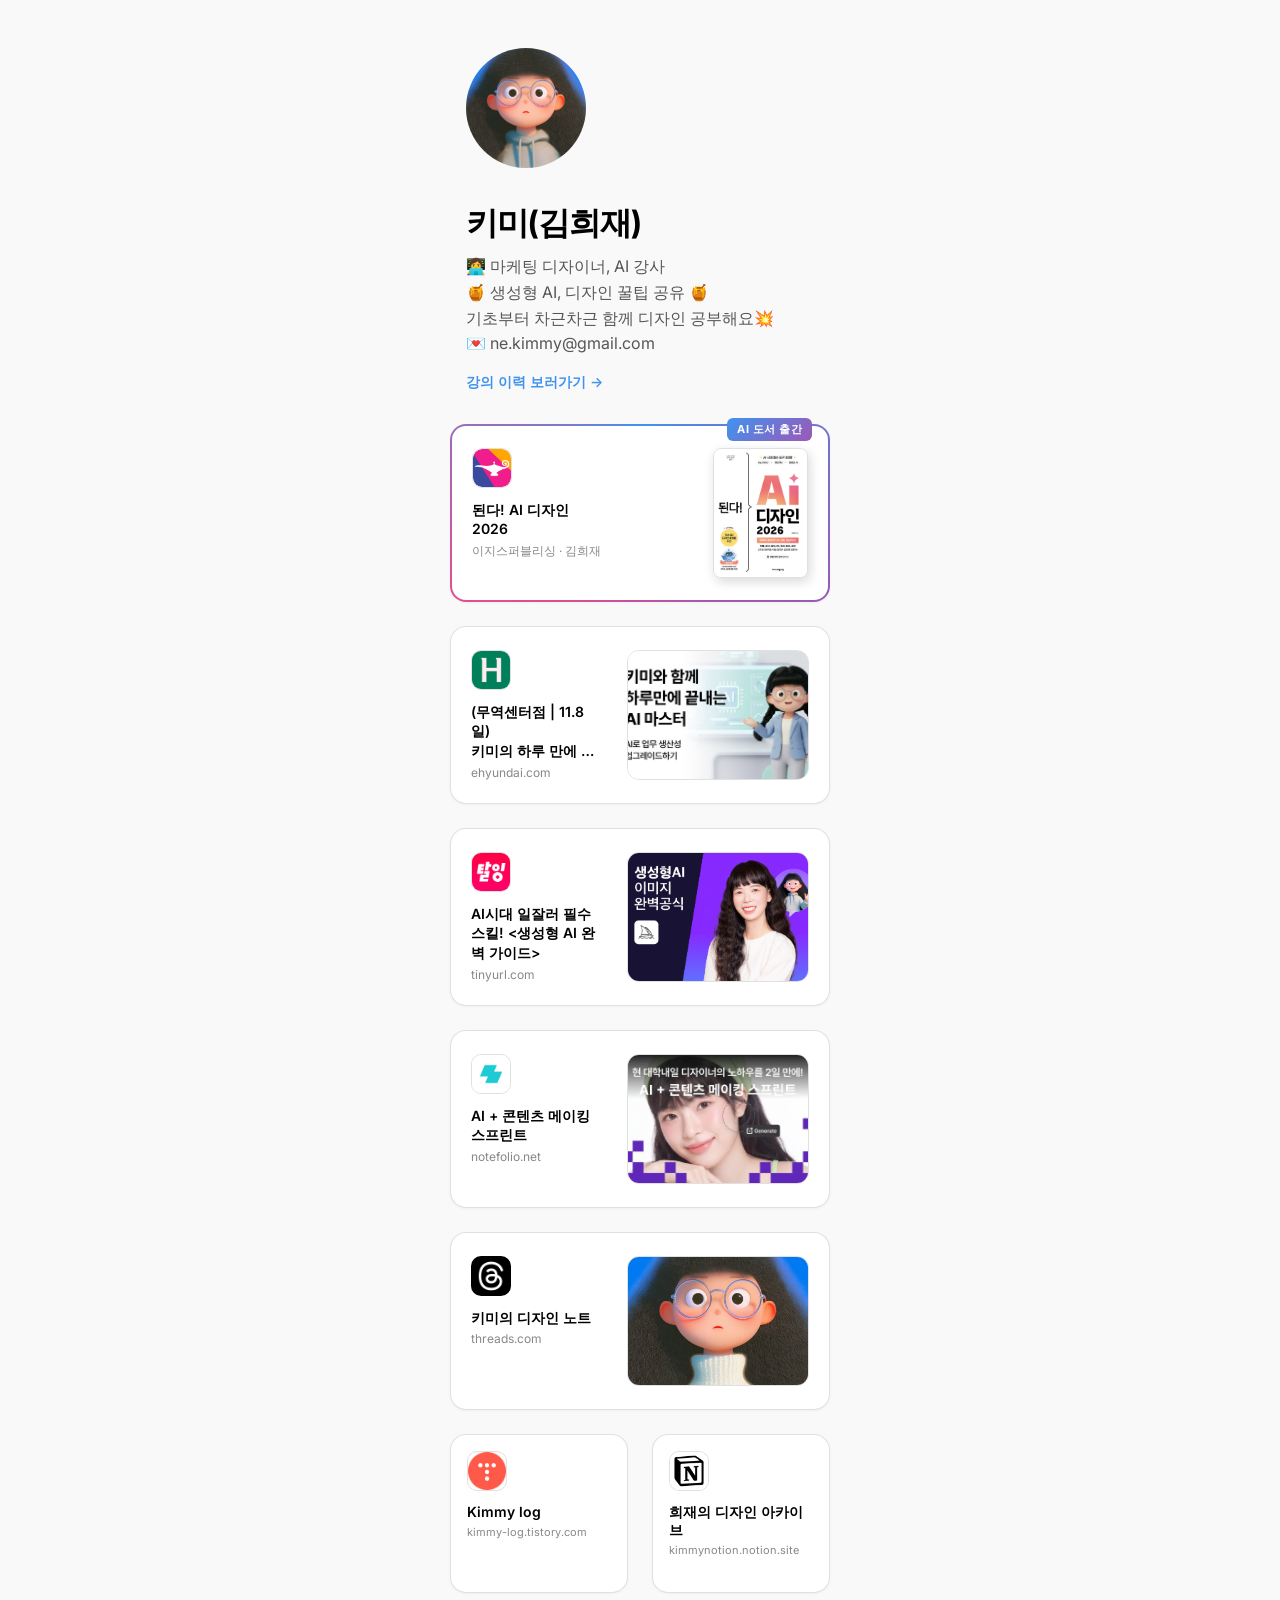
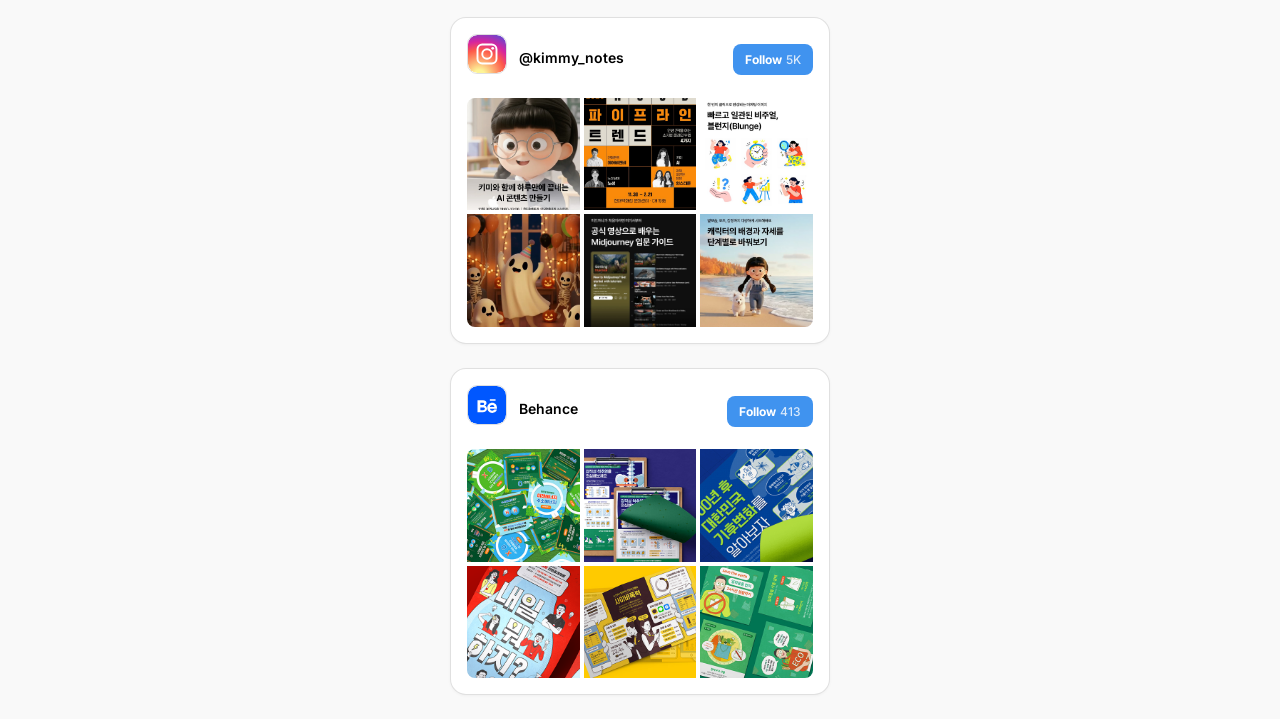
==== commit 94137961: "update: 노트폴리오 워크숍 정보 갱신 및 현대백화점 강의 카드 추가" ====
--- a/index.html
+++ b/index.html
@@ -83,7 +83,32 @@
                     </div>
                 </a>
 
-
+                <!-- 현대백화점 무역센터점 11.8 -->
+                <a
+                    href="https://www.ehyundai.com/newCulture/CT/CT010100_V.do?stCd=220&sqCd=169&crsSqNo=41138&crsCd=41137&proCustNo=P05755000&ctGubn="
+                    class="card card-full card-link"
+                    target="_blank"
+                    rel="noopener noreferrer"
+                >
+                    <div class="card-left">
+                        <div class="card-icon">
+                            <img src="resources/icon-hyundai.png" alt="현대백화점" />
+                        </div>
+                        <div class="card-content">
+                            <p class="card-title">
+                                (무역센터점 | 11.8 일)<br />
+                                키미의 하루 만에 끝내는 AI 마스터 : AI로 업무 생산성 업그레이드하기
+                            </p>
+                            <p class="card-subtitle">ehyundai.com</p>
+                        </div>
+                    </div>
+                    <div class="card-preview">
+                        <img
+                            src="resources/preview-hyundai-master.jpg"
+                            alt="프리뷰"
+                        />
+                    </div>
+                </a>
 
                 <!-- 3. 탈잉 -->
                 <a
@@ -122,14 +147,14 @@
                         </div>
                         <div class="card-content">
                             <p class="card-title">
-                                생성형 AI+포토샵 스프린트 9기
+                                AI + 콘텐츠 메이킹 스프린트
                             </p>
                             <p class="card-subtitle">notefolio.net</p>
                         </div>
                     </div>
                     <div class="card-preview">
                         <img
-                            src="resources/preview-notefolio.jpeg"
+                            src="resources/preview-notefolio.png"
                             alt="프리뷰"
                         />
                     </div>
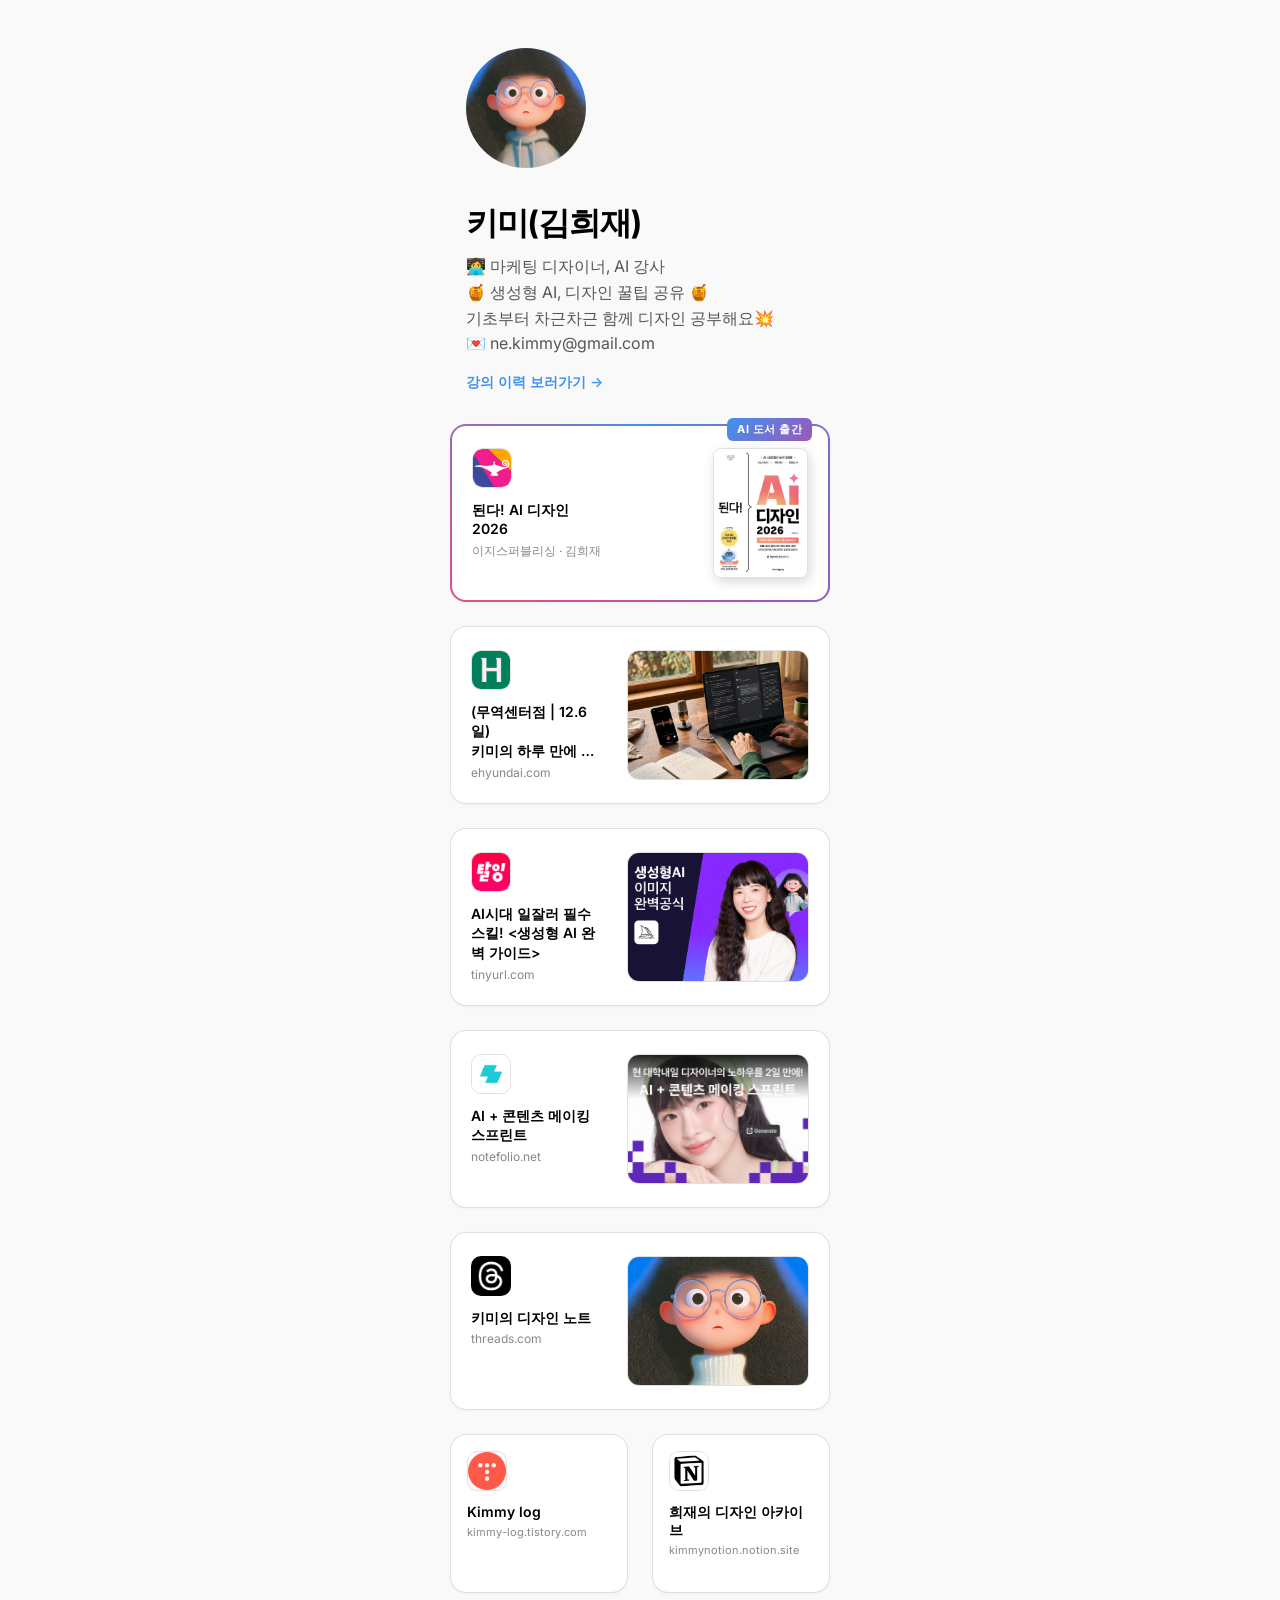
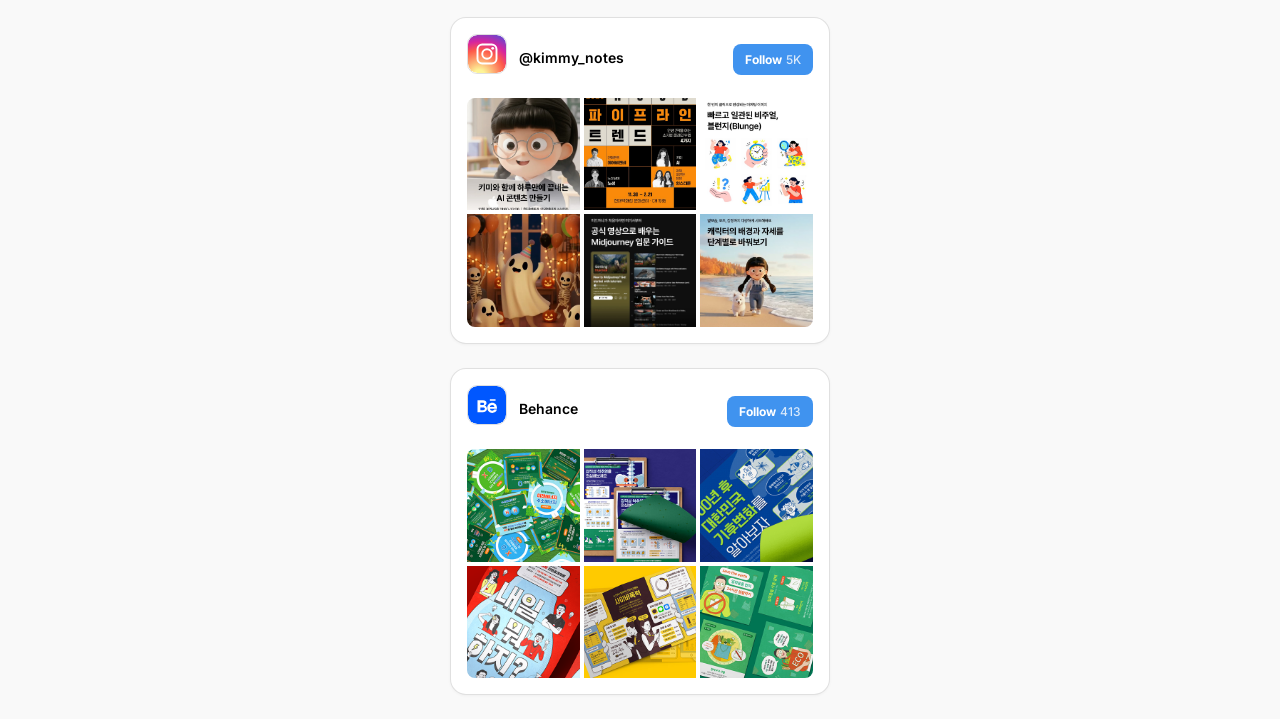
==== commit cccef946: "update: 현대백화점 무역센터점 강의 링크 및 정보 갱신 (12.6)" ====
--- a/index.html
+++ b/index.html
@@ -83,9 +83,9 @@
                     </div>
                 </a>
 
-                <!-- 현대백화점 무역센터점 11.8 -->
-                <a
-                    href="https://www.ehyundai.com/newCulture/CT/CT010100_V.do?stCd=220&sqCd=169&crsSqNo=41138&crsCd=41137&proCustNo=P05755000&ctGubn="
+                <!-- 현대백화점 무역센터점 12.6 -->
+                <a
+                    href="https://www.ehyundai.com/newCulture/CT/CT010100_V.do?stCd=220&sqCd=170&crsSqNo=41137&crsCd=41137&proCustNo=P05755000&ctGubn="
                     class="card card-full card-link"
                     target="_blank"
                     rel="noopener noreferrer"
@@ -96,15 +96,15 @@
                         </div>
                         <div class="card-content">
                             <p class="card-title">
-                                (무역센터점 | 11.8 일)<br />
-                                키미의 하루 만에 끝내는 AI 마스터 : AI로 업무 생산성 업그레이드하기
+                                (무역센터점 | 12.6 일)<br />
+                                키미의 하루 만에 끝내는 AI 마스터 : AI로 만드는 발표자료
                             </p>
                             <p class="card-subtitle">ehyundai.com</p>
                         </div>
                     </div>
                     <div class="card-preview">
                         <img
-                            src="resources/preview-hyundai-master.jpg"
+                            src="resources/preview-hyundai-1206.jpg"
                             alt="프리뷰"
                         />
                     </div>
